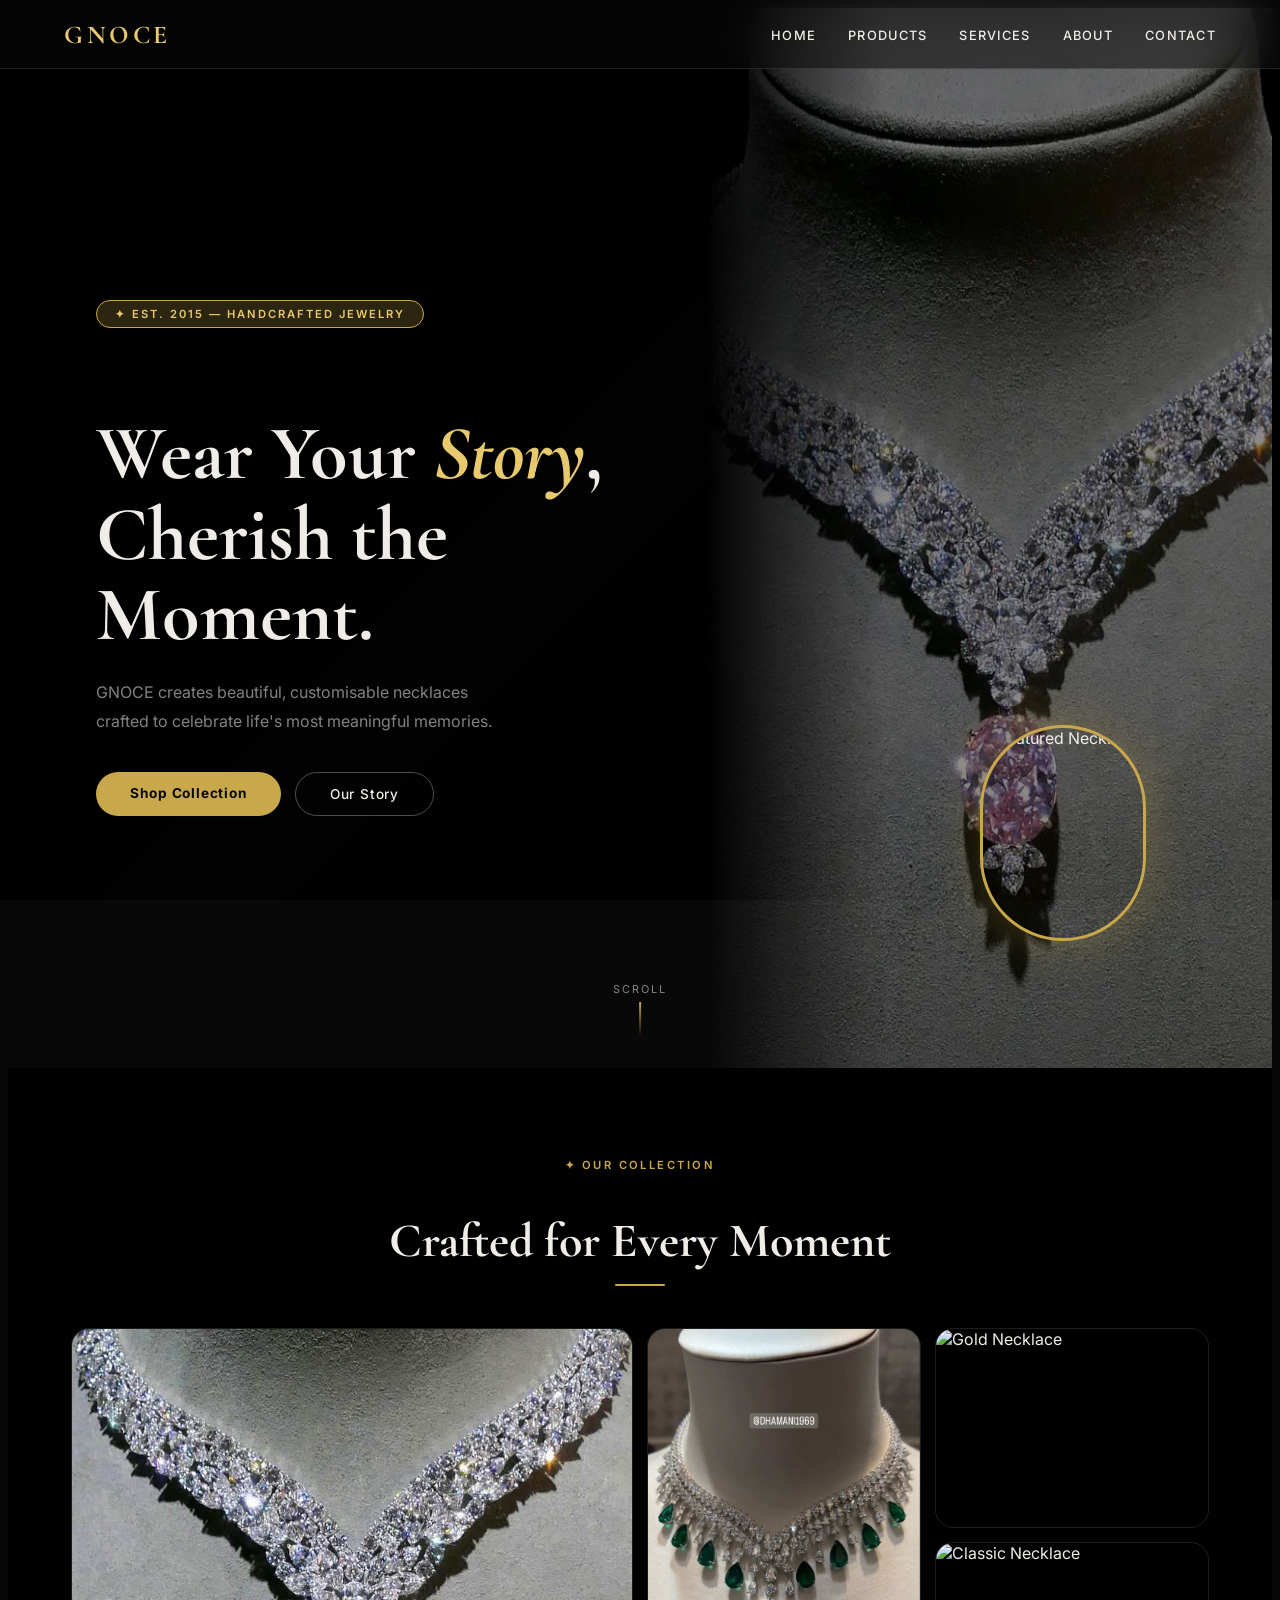
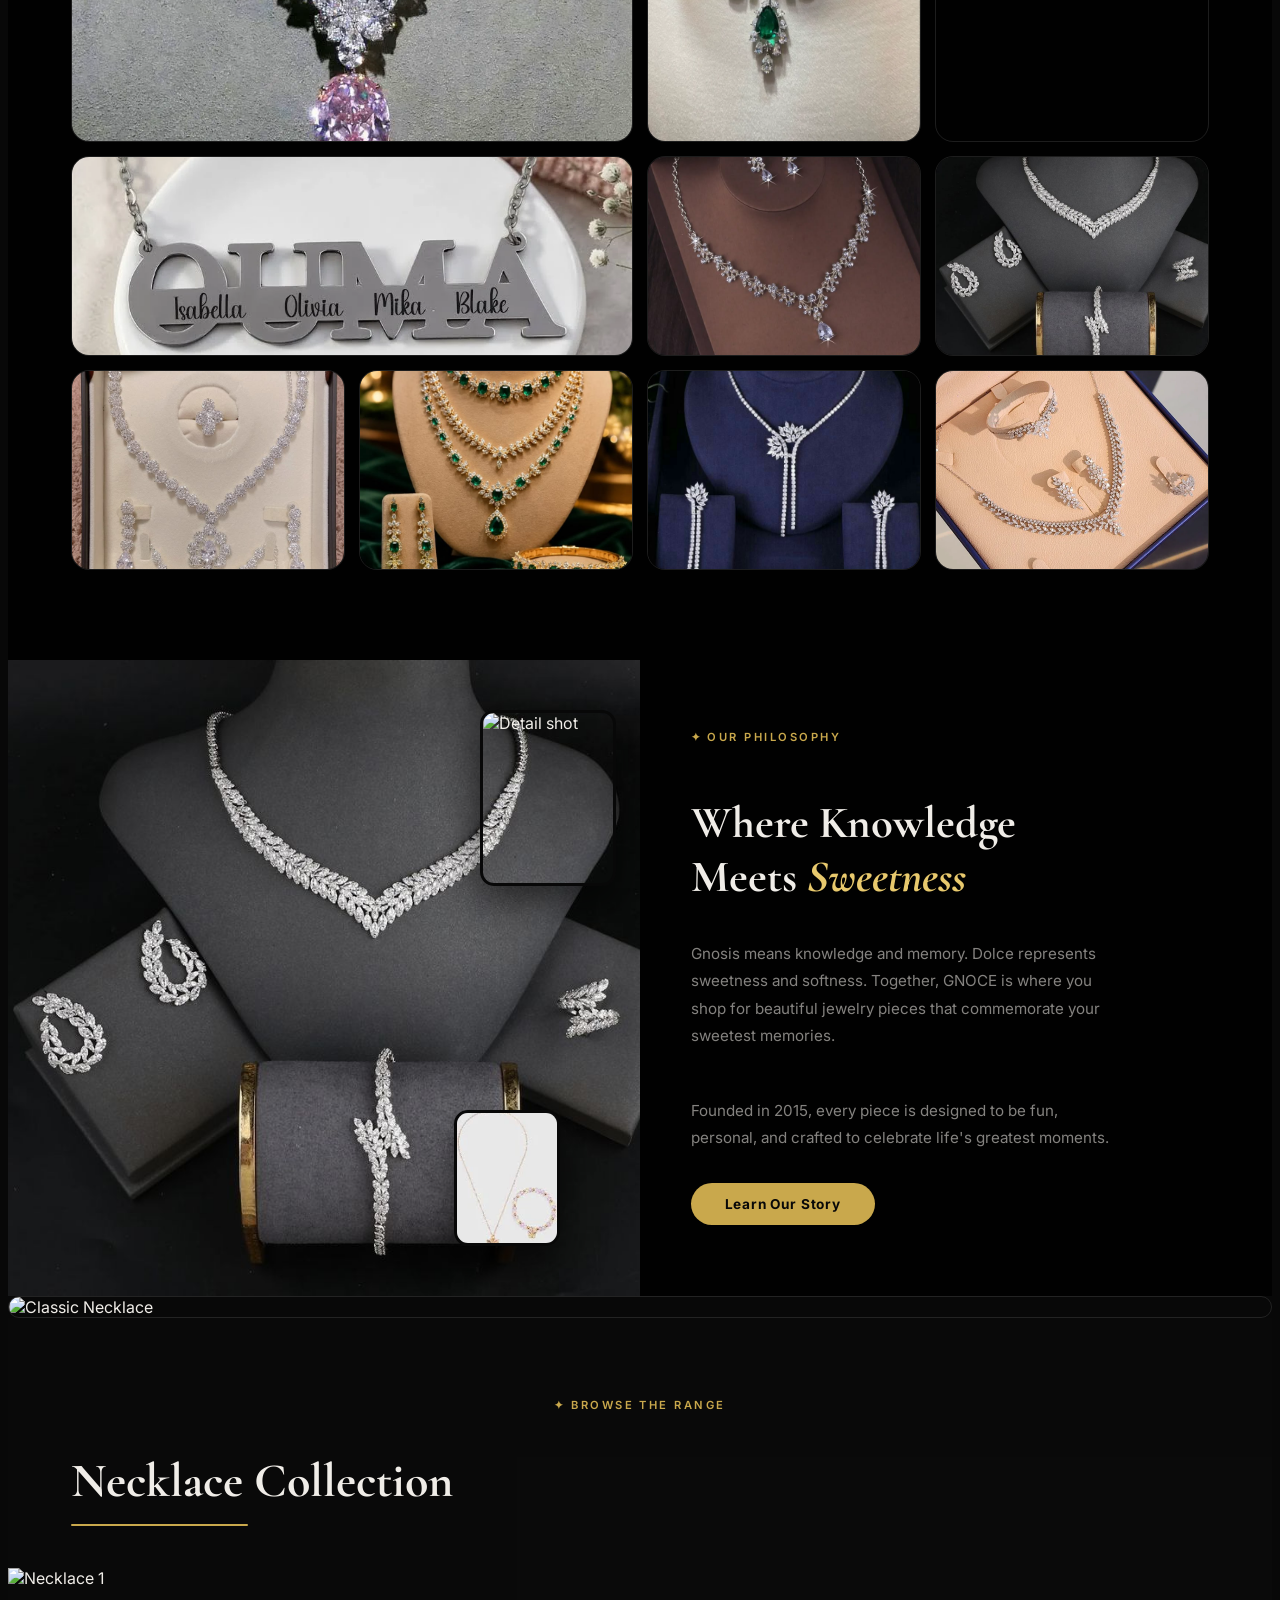
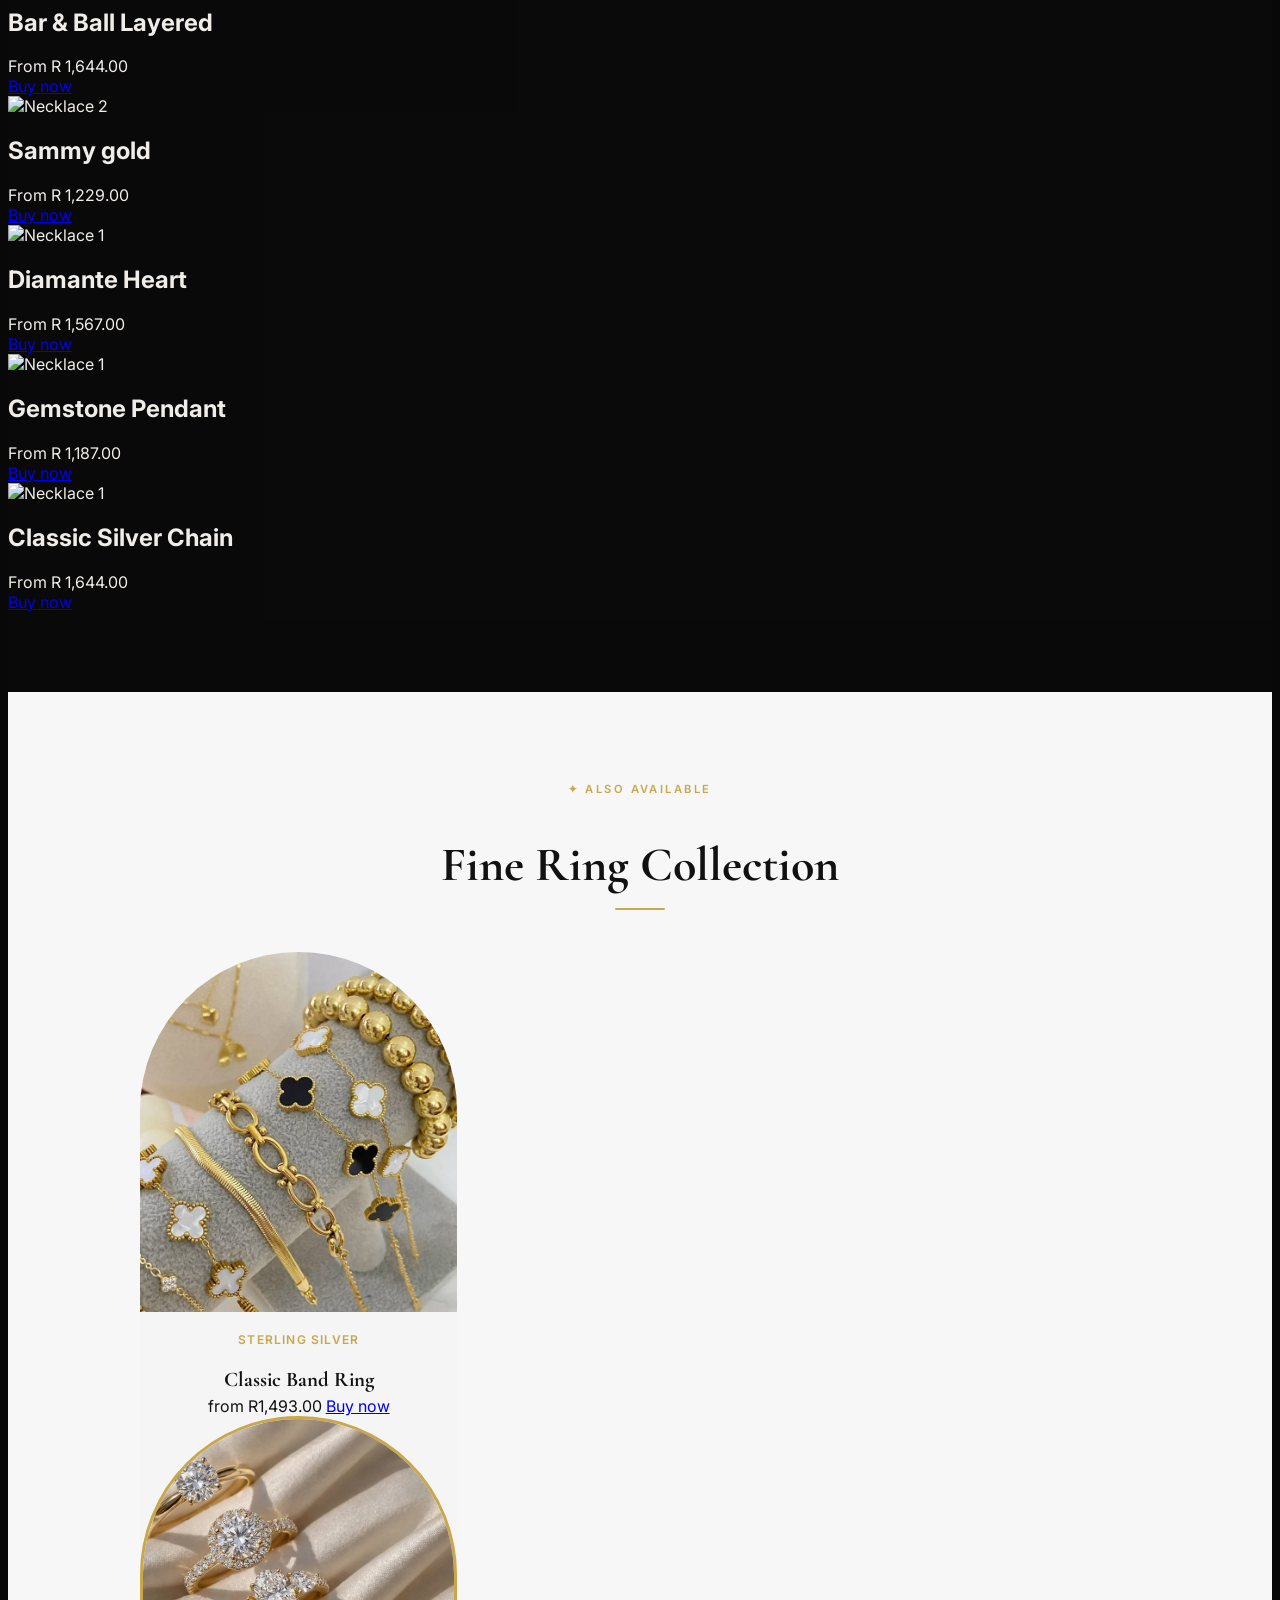
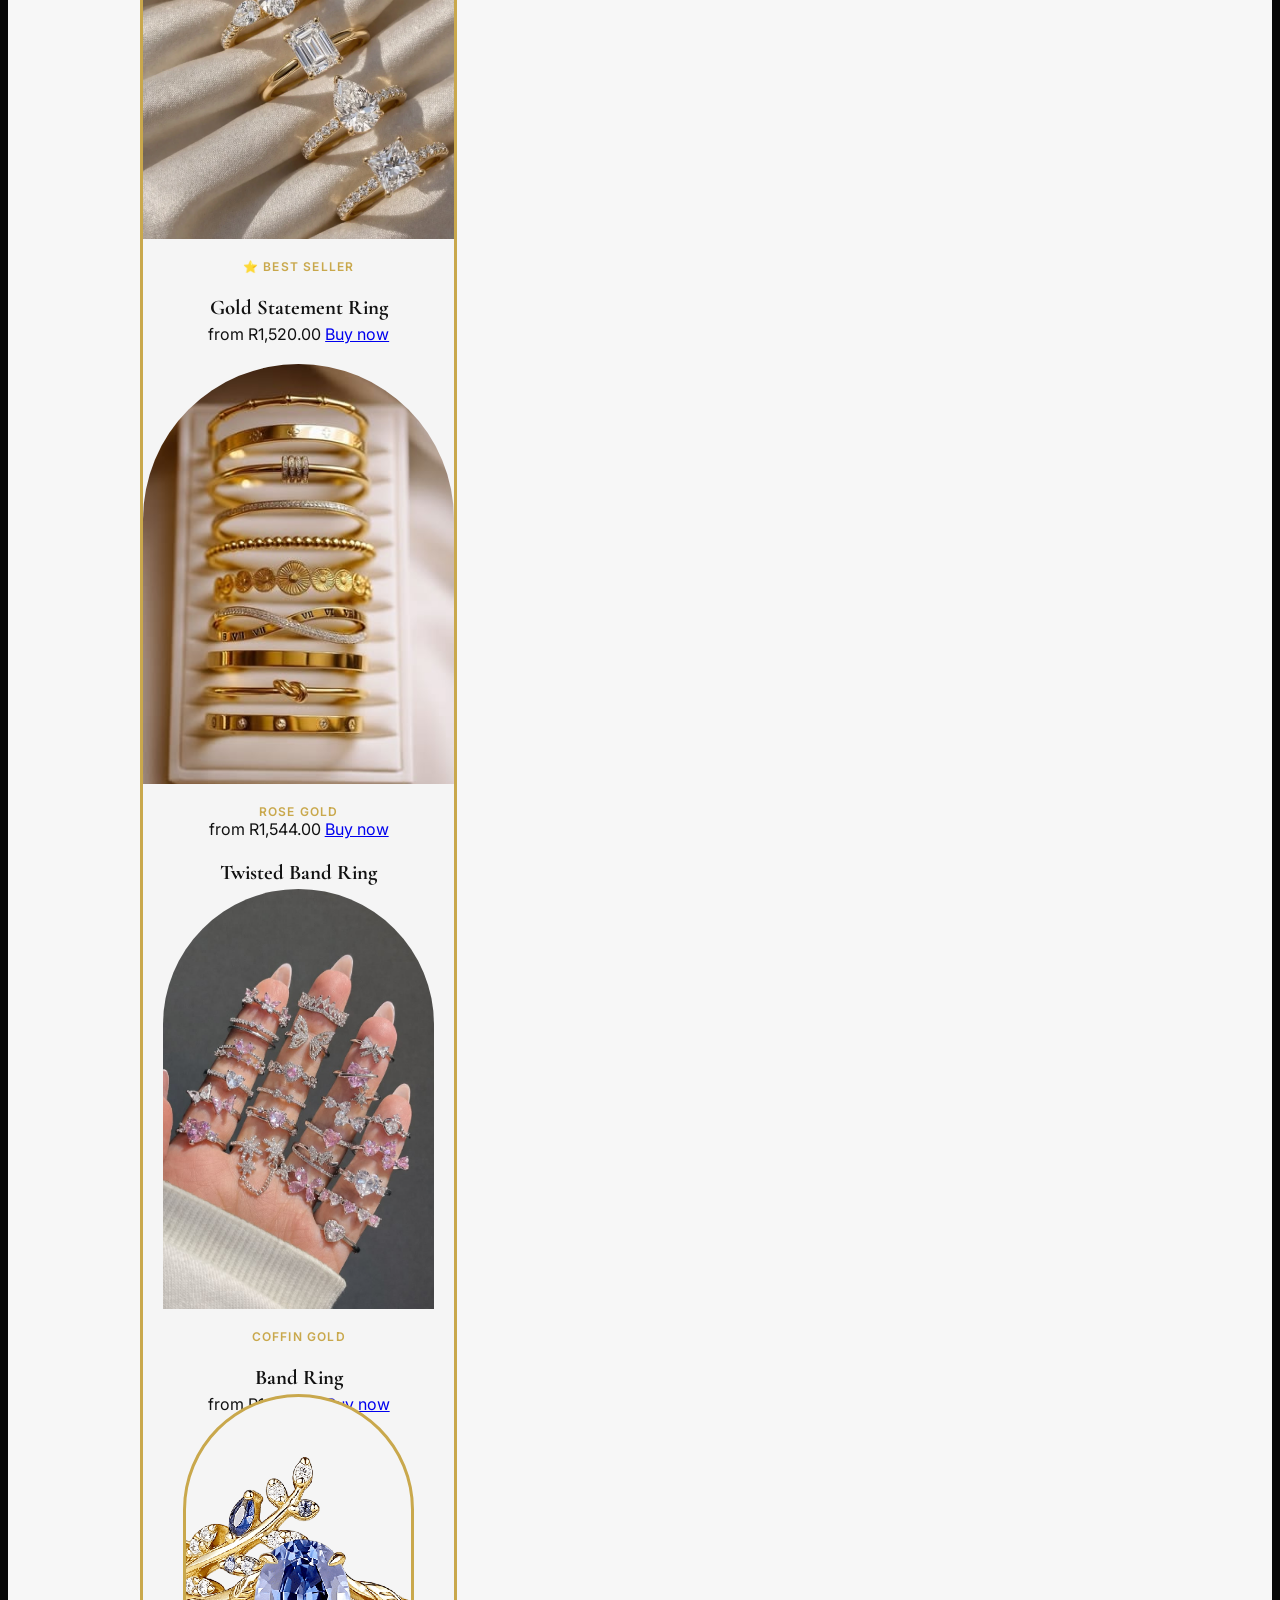
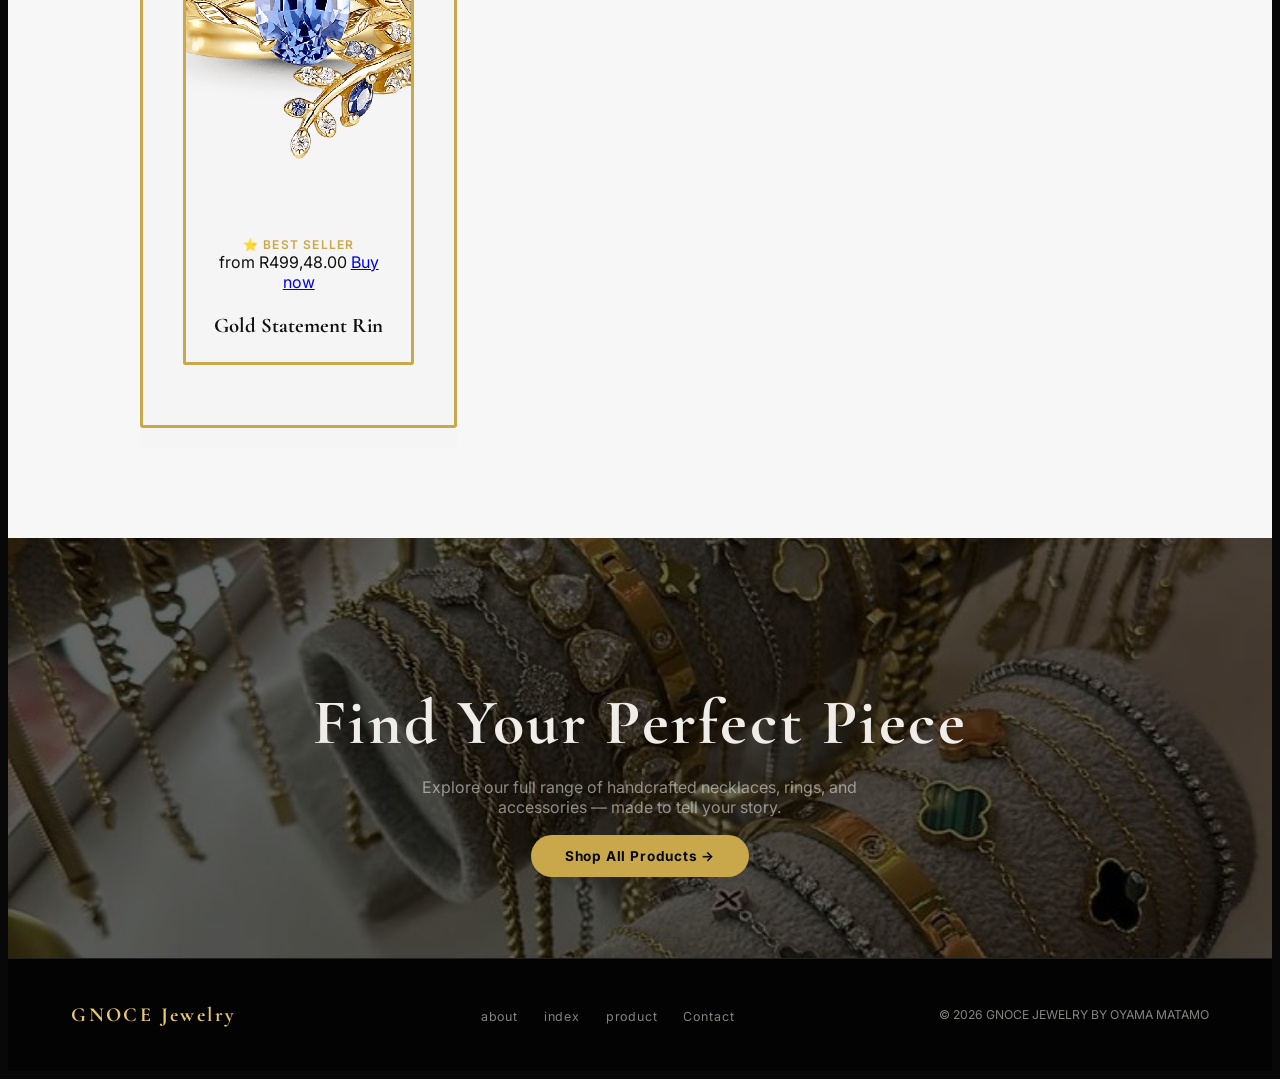
==== index.html @ 59683627 "about.html 517014_3.webp bgimage.jpg contacts.html customer-care.html download(1).webp download" ====
<!DOCTYPE html>
<html lang="en">
<head>
    <meta charset="UTF-8">
    <meta name="viewport" content="width=device-width, initial-scale=1.0">
    <title>GNOCE Jewelry – Home</title>
    <meta name="description" content="Discover elegant necklaces and jewelry at GNOCE. Find the perfect piece to commemorate your sweetest memories.">
    
</video>

<!-- Dark Overlay -->
<div class="overlay"></div>
    <!-- Google Fonts -->
    <link href="https://fonts.googleapis.com/css2?family=Cormorant+Garamond:ital,wght@0,400;0,600;0,700;1,400;1,600&family=Inter:wght@300;400;500;600&display=swap" rel="stylesheet">

    <style>
	<!-- ══ FOOTER ══ -->
    <footer>
        <span class="footer-logo"><strong>GNOCE Jewelry</strong></span>
        <ul class="footer-links">
            <li><a href="about.html">about</a></li>
            <li><a href="index.html">index</a></li>
            <li><a href="product.html">product</a></li>
            <li><a href="contacts.html">Contact</a></li>
        </ul>
    </footer>
        /* ── Reset ── */
        *, *::before, *::after { margin:0; padding:0; box-sizing:border-box; }

        :root {
            --gold: #c9a84c;
            --gold-light: #e8c96d;
            --gold-dim: rgba(201,168,76,0.22);
            --dark: #080808;
            --glass: rgba(255,255,255,0.06);
            --glass-border: rgba(255,255,255,0.11);
            --text: #f0ede8;
            --muted: rgba(240,237,232,0.55);
        }

        html { scroll-behavior: smooth; }

        body {
            font-family: 'Inter', sans-serif;
            color: var(--text);
            background: var(--dark);
            overflow-x: hidden;
        }

        /* ── Background Video ── */
        .bg-video {
            position: fixed; top:0; left:0;
            width:100%; height:100%;
            object-fit:cover; z-index:-2;
        }
        .overlay {
            position: fixed; inset:0;
            background: linear-gradient(135deg,rgba(0,0,0,0.78),rgba(0,0,0,0.48),rgba(0,0,0,0.78));
            z-index:-1;
        }

        /* ── NAVBAR ── */
        .navbar {
            position:fixed; top:0; left:0; right:0; z-index:200;
            display:flex; justify-content:space-between; align-items:center;
            padding: 0 5%; height:68px;
            background: rgba(8,8,8,0.5);
            backdrop-filter: blur(20px);
            border-bottom: 1px solid var(--glass-border);
        }
        .logo {
            font-family:'Cormorant Garamond',serif;
            font-size:1.6rem; font-weight:700;
            letter-spacing:0.14em; color:var(--gold-light); text-transform:uppercase;
        }
        .nav-links { list-style:none; display:flex; gap:2rem; }
        .nav-links a {
            text-decoration:none; color:var(--text);
            font-size:0.8rem; font-weight:500;
            letter-spacing:0.1em; text-transform:uppercase;
            position:relative; transition:color 0.25s;
        }
        .nav-links a::after {
            content:''; position:absolute; left:0; bottom:-3px;
            width:0; height:1.5px; background:var(--gold);
            transition:width 0.3s ease;
        }
        .nav-links a:hover { color:var(--gold-light); }
        .nav-links a:hover::after { width:100%; }

        /* ═══════════════════════════════
           1.  CINEMATIC HERO
        ═══════════════════════════════ */
        .hero {
            position:relative; min-height:100vh;
            display:flex; align-items:center;
            padding: 100px 7% 60px;
            overflow: hidden;
        }

        /* Large decorative image pinned to the right */
        .hero-img-right {
            position:absolute; right:-40px; top:0; bottom:0;
            width:48%;
            background: url('neck8.webp') center/cover no-repeat;
            mask-image: linear-gradient(to right, transparent 0%, black 30%);
            -webkit-mask-image: linear-gradient(to right, transparent 0%, black 30%);
            opacity:0.55;
        }

        /* Small floating accent image */
        .hero-float {
            position:absolute; right: 10%; bottom: 12%;
            width:160px; height:210px;
            border-radius:120px;
            overflow:hidden;
            border:3px solid var(--gold);
            box-shadow: 0 0 50px rgba(201,168,76,0.35);
            animation: floatY 5s ease-in-out infinite;
        }
        .hero-float img { width:100%; height:100%; object-fit:cover; }

        @keyframes floatY {
            0%,100%{ transform: translateY(0); }
            50%    { transform: translateY(-14px); }
        }

        .hero-content { max-width:580px; position:relative; z-index:2; }
        .hero-badge {
            display:inline-block; margin-bottom:22px;
            background:var(--gold-dim); border:1px solid var(--gold);
            color:var(--gold-light); font-size:0.7rem;
            font-weight:600; letter-spacing:0.18em;
            text-transform:uppercase; padding:6px 18px; border-radius:999px;
            animation: fadeUp 0.8s ease both;
        }
        .hero h1 {
            font-family:'Cormorant Garamond',serif;
            font-size:clamp(3rem,6vw,5.8rem);
            font-weight:700; line-height:1.05;
            margin-bottom:22px;
            animation: fadeUp 0.9s 0.1s ease both;
        }
        .hero h1 em { color:var(--gold-light); font-style:italic; }
        .hero p {
            font-size:1rem; line-height:1.8;
            color:var(--muted); max-width:420px;
            margin-bottom:36px;
            animation: fadeUp 1s 0.2s ease both;
        }
        .hero-btns {
            display:flex; gap:14px; flex-wrap:wrap;
            animation: fadeUp 1s 0.3s ease both;
        }
        .btn-gold {
            padding:13px 34px; background:var(--gold); color:#080808;
            border-radius:999px; text-decoration:none;
            font-size:0.85rem; font-weight:700; letter-spacing:0.06em;
            transition: background 0.25s, transform 0.2s;
        }
        .btn-gold:hover { background:var(--gold-light); transform:translateY(-2px); }
        .btn-ghost {
            padding:13px 34px; background:transparent;
            border:1.5px solid rgba(255,255,255,0.3); color:var(--text);
            border-radius:999px; text-decoration:none;
            font-size:0.85rem; font-weight:500; letter-spacing:0.06em;
            transition: border-color 0.25s, color 0.25s, transform 0.2s;
        }
        .btn-ghost:hover { border-color:var(--gold); color:var(--gold-light); transform:translateY(-2px); }

        .scroll-hint {
            position:absolute; bottom:32px; left:50%;
            transform:translateX(-50%);
            display:flex; flex-direction:column; align-items:center; gap:6px;
            color:var(--muted); font-size:0.68rem;
            letter-spacing:0.18em; text-transform:uppercase;
            animation: bounce 2.2s infinite;
        }
        .scroll-hint::after {
            content:''; width:1.5px; height:34px;
            background:linear-gradient(to bottom,var(--gold),transparent);
        }

        /* ═══════════════════════════════
           2.  BENTO MOSAIC GRID
        ═══════════════════════════════ */
        .bento-section {
            position:relative; z-index:1;
            padding: 90px 5%;
            background: rgba(0,0,0,0.82);
            backdrop-filter: blur(4px);
        }
        .section-label {
            text-align:center; display:block;
            font-size:0.7rem; font-weight:600;
            letter-spacing:0.22em; text-transform:uppercase;
            color:var(--gold); margin-bottom:12px;
        }
        .section-title {
            font-family:'Cormorant Garamond',serif;
            font-size:clamp(2rem,4vw,3rem);
            font-weight:700; text-align:center;
            margin-bottom:8px;
        }
        .divider { width:50px; height:2px; background:var(--gold); margin:14px auto 42px; border-radius:999px; }

        /* Bento grid — 4 col × variable rows */
        .bento-grid {
            display:grid;
            grid-template-columns: repeat(4,1fr);
            grid-auto-rows: 200px;
            gap:14px;
            max-width:1150px;
            margin:0 auto;
        }

        .bento-cell {
            border-radius:18px; overflow:hidden;
            position:relative; cursor:pointer;
            border:1px solid var(--glass-border);
        }
        .bento-cell img {
            width:100%; height:100%; object-fit:cover;
            transition: transform 0.5s ease;
            display:block;
        }
        .bento-cell:hover img { transform:scale(1.08); }

        /* Gold shimmer on hover */
        .bento-cell::after {
            content:''; position:absolute; inset:0;
            background:linear-gradient(to top,rgba(201,168,76,0.45),transparent 55%);
            opacity:0; transition:opacity 0.35s;
        }
        .bento-cell:hover::after { opacity:1; }

        .bento-caption {
            position:absolute; bottom:0; left:0; right:0; z-index:2;
            padding:16px 18px;
            background:linear-gradient(to top,rgba(0,0,0,0.8),transparent);
            font-size:0.82rem; font-weight:600; letter-spacing:0.04em;
            transform:translateY(8px); opacity:0;
            transition:opacity 0.3s, transform 0.3s;
        }
        .bento-cell:hover .bento-caption { opacity:1; transform:translateY(0); }

        /* Span classes */
        .span-2c { grid-column: span 2; }
        .span-2r { grid-row: span 2; }
        .span-2c-2r { grid-column: span 2; grid-row: span 2; }

        /* ═══════════════════════════════
           3.  EDITORIAL SPLIT — necklace story
        ═══════════════════════════════ */
        .editorial {
            position:relative; z-index:1;
            display:grid;
            grid-template-columns: 1fr 1fr;
            min-height:550px;
        }

        .editorial-img {
            position:relative; overflow:hidden;
        }
        .editorial-img img {
            width:100%; height:100%; object-fit:cover;
            transition: transform 6s ease;
        }
        .editorial-img:hover img { transform:scale(1.06); }

        /* Two overlapping accent thumbnails */
        .editorial-thumb {
            position:absolute; border-radius:14px; overflow:hidden;
            border:3px solid #080808;
            box-shadow:0 16px 40px rgba(0,0,0,0.6);
        }
        .editorial-thumb img { width:100%; height:100%; object-fit:cover; display:block; }
        .thumb-a { width:130px; height:170px; right:24px; top:50px; }
        .thumb-b { width:100px; height:130px; right:80px; bottom:50px; }

        .editorial-text {
            background: rgba(0,0,0,0.85);
            display:flex; flex-direction:column; justify-content:center;
            padding: 70px 8%;
        }
        .editorial-text .section-label { text-align:left; margin-bottom:16px; }
        .editorial-text h2 {
            font-family:'Cormorant Garamond',serif;
            font-size:clamp(2rem,3.5vw,2.8rem);
            font-weight:700; margin-bottom:20px; line-height:1.2;
        }
        .editorial-text p {
            font-size:0.95rem; line-height:1.8; color:var(--muted);
            margin-bottom:32px; max-width:420px;
        }

        /* ═══════════════════════════════
           4.  HORIZONTAL SCROLL STRIP
        ═══════════════════════════════ */
        .scroll-strip-section {
            position:relative; z-index:1;
            padding: 80px 0;
            background: rgba(10,10,10,0.9);
            overflow:hidden;
        }
        .scroll-strip-section .section-label,
        .scroll-strip-section .section-title,
        .scroll-strip-section .divider { padding:0 5%; }
        .scroll-strip-section .section-title { text-align:left; }
        .scroll-strip-section .divider { margin-left:5%; margin-right:auto; }

        .strip-track {
            display:flex; gap:18px;
            padding: 30px 5%;
            overflow-x: auto;
            scroll-snap-type: x mandatory;
            -webkit-overflow-scrolling: touch;
            scrollbar-width:none;
        }
        .strip-track::-webkit-scrollbar { display:none; }

        .strip-card {
            flex: 0 0 260px;
            height: 340px;
            border-radius:20px; overflow:hidden;
            position:relative; scroll-snap-align:start;
            border:1px solid var(--glass-border);
            transition:transform 0.3s;
        }
        .strip-card:hover { transform:scale(1.03); }
        .strip-card img { width:100%; height:100%; object-fit:cover; }
        .strip-card-label {
            position:absolute; bottom:0; left:0; right:0;
            padding:20px 18px 16px;
            background:linear-gradient(to top,rgba(0,0,0,0.85),transparent);
            font-family:'Cormorant Garamond',serif;
            font-size:1.15rem; font-weight:600;
            letter-spacing:0.03em;
        }
        .strip-price {
            display:block; font-family:'Inter',sans-serif;
            font-size:0.8rem; color:var(--gold-light);
            margin-top:2px; letter-spacing:0.08em;
        }

        /* ═══════════════════════════════
           5.  RINGS FEATURE SECTION
        ═══════════════════════════════ */
        .rings-section {
            position:relative; z-index:1;
            padding: 90px 5%;
            background: rgba(255,255,255,0.97);
            color:#111;
        }
        .rings-section .section-label { color:var(--gold); }
        .rings-section .section-title { color:#111; }
        .rings-section .divider { background:var(--gold); }

        .rings-grid {
            display:grid;
            grid-template-columns: repeat(3,1fr);
            gap:24px;
            max-width:1000px; margin:0 auto;
        }

        .ring-card {
            position:relative; border-radius:999px 999px 20px 20px;
            overflow:hidden; background:#f5f5f5;
            transition:transform 0.35s, box-shadow 0.35s;
        }
        .ring-card:hover {
            transform:translateY(-10px);
            box-shadow: 0 30px 60px rgba(0,0,0,0.18);
        }
        .ring-card img { width:100%; height:360px; object-fit:cover; display:block; }
        .ring-card-info {
            padding: 20px;
            text-align:center;
        }
        .ring-card-info h3 {
            font-family:'Cormorant Garamond',serif;
            font-size:1.3rem; font-weight:700;
            color:#111; margin-bottom:4px;
        }
        .ring-card-info .tag {
            font-size:0.75rem; font-weight:600;
            letter-spacing:0.1em; text-transform:uppercase;
            color:var(--gold);
        }

        /* Center ring — taller, more prominent */
        .ring-card.featured {
            grid-row: span 1;
            transform: translateY(-20px);
            border:3px solid var(--gold);
        }
        .ring-card.featured:hover { transform:translateY(-30px); }
        .ring-card.featured img { height:420px; }

        /* ═══════════════════════════════
           6.  FULL-BLEED BANNER
        ═══════════════════════════════ */
        .banner {
            position:relative; z-index:1;
            height:420px; overflow:hidden;
            display:flex; align-items:center; justify-content:center;
        }
        .banner img {
            position:absolute; inset:0;
            width:100%; height:100%; object-fit:cover;
            filter:brightness(0.4);
        }
        .banner-content {
            position:relative; z-index:2;
            text-align:center;
            padding:0 20px;
        }
        .banner-content h2 {
            font-family:'Cormorant Garamond',serif;
            font-size:clamp(2.2rem,5vw,4rem);
            font-weight:700; margin-bottom:16px;
            letter-spacing:0.04em;
        }
        .banner-content p {
            color:var(--muted); font-size:1rem;
            margin-bottom:28px; max-width:500px; margin-left:auto; margin-right:auto;
        }

        /* ═══════════════════════════════
           FOOTER
        ═══════════════════════════════ */
        footer {
            position:relative; z-index:1;
            background:#030303;
            border-top:1px solid var(--glass-border);
            padding:30px 5%;
            display:flex; justify-content:space-between;
            align-items:center; flex-wrap:wrap; gap:14px;
        }
        .footer-logo {
            font-family:'Cormorant Garamond',serif;
            font-size:1.25rem; font-weight:700;
            color:var(--gold-light); letter-spacing:0.12em;
        }
        .footer-links { display:flex; gap:1.6rem; list-style:none; }
        .footer-links a {
            color:var(--muted); text-decoration:none;
            font-size:0.78rem; letter-spacing:0.07em;
            transition:color 0.25s;
        }
        .footer-links a:hover { color:var(--gold-light); }
        .footer-copy { color:var(--muted); font-size:0.76rem; }

        /* ── Animations ── */
        @keyframes fadeUp {
            from{ opacity:0; transform:translateY(24px); }
            to  { opacity:1; transform:translateY(0); }
        }
        @keyframes bounce {
            0%,100%{ transform:translateX(-50%) translateY(0); }
            50%    { transform:translateX(-50%) translateY(9px); }
        }

        /* ── Responsive ── */
        @media(max-width:900px){
            .hero-img-right,.hero-float{ display:none; }
            .editorial{ grid-template-columns:1fr; }
            .editorial-img{ height:340px; }
            .bento-grid{ grid-template-columns:repeat(2,1fr); }
            .span-2c,.span-2c-2r{ grid-column:span 2; }
            .rings-grid{ grid-template-columns:1fr 1fr; }
            .ring-card.featured{ grid-column:span 2; transform:none; }
        }
        @media(max-width:560px){
            .nav-links{ display:none; }
            .bento-grid{ grid-template-columns:1fr; }
            .span-2c,.span-2c-2r,.span-2r{ grid-column:span 1; grid-row:span 1; }
            .rings-grid{ grid-template-columns:1fr; }
            .ring-card.featured{ grid-column:span 1; }
        }
    </style>
</head>
<body>

    <!-- Background Video -->
    <video autoplay muted loop playsinline class="bg-video">
        <source src="https://pin.it/5m5SDHMJi" type="video/mp4">
    </video>
    <div class="overlay"></div>

    <!-- ══ NAVBAR ══ -->
    <nav class="navbar">
        <h1 class="logo">GNOCE</h1>
        <ul class="nav-links">
            <li><a href="index.html">Home</a></li>
            <li><a href="products.html">Products</a></li>
            <li><a href="services.html">Services</a></li>
            <li><a href="about.html">About</a></li>
            <li><a href="contacts.html">Contact</a></li>
        </ul>
    </nav>

    <!-- ══ 1. CINEMATIC HERO ══ -->
    <section class="hero">
        <!-- Large decorative image on the right -->
        <div class="hero-img-right"></div>

        <!-- Floating pill image -->
        <div class="hero-float">
            <img src="neck1.jpg" alt="Featured Necklace">
        </div>

        <div class="hero-content">
            <div class="hero-badge">✦ Est. 2015 — Handcrafted Jewelry</div>
            <h1>Wear Your <em>Story</em>,<br>Cherish the Moment.</h1>
            <p>
                GNOCE creates beautiful, customisable necklaces crafted
                to celebrate life's most meaningful memories.
            </p>
			
			<div class="hero-btns">
                <a href="products.html" class="btn-gold">Shop Collection</a>
                <a href="about.html" class="btn-ghost">Our Story</a>
            </div>

        </div>
        <div class="scroll-hint">Scroll</div>
    </section>

    <!-- ══ 2. BENTO MOSAIC GRID ══ -->
    <section class="bento-section">
        <span class="section-label">✦ Our Collection</span>
        <h2 class="section-title">Crafted for Every Moment</h2>
        <div class="divider"></div>

        <div class="bento-grid">

            <!-- Large hero cell (2col × 2row) -->
            <div class="bento-cell span-2c-2r">
                <img src="neck8.webp" alt="Signature Necklace">
                <div class="bento-caption">Signature Collection — The Statement Piece</div>
            </div>

            <!-- Tall cell (1col × 2row) -->
            <div class="bento-cell span-2r">
                <img src="neck7.webp" alt="Layered Necklace">
                <div class="bento-caption">Layered Elegance</div>
            </div>

            <!-- Small top-right -->
            <div class="bento-cell">
                <img src="neck2.jpg" alt="Gold Necklace">
                <div class="bento-caption">Gold Collection</div>
            </div>

            <!-- Small bottom-right -->
            <div class="bento-cell">
                <img src="neck4.jpg" alt="Classic Necklace">
                <div class="bento-caption">Classic Silver</div>
            </div>

            <!-- Wide bottom cell (2col) -->
            <div class="bento-cell span-2c">
                <img src="shopping (3.webp" alt="Store Experience">
                <div class="bento-caption"> Come Visit Us</div>
            </div>

            <div class="bento-cell">
                <img src="neck5.jpg" alt="Pendant Necklace">
                <div class="bento-caption">Pendant Series</div>
            </div>

            <div class="bento-cell">
                <img src="neck6.jpg" alt="Diamond Necklace">
                <div class="bento-caption">Diamante Line</div>
            </div>
			
			<div class="bento-cell">
                <img src="nck2.jpg" alt="Diamond Necklace">
                <div class="bento-caption">classic gold</div>
            </div>
			
			<div class="bento-cell">
                <img src="neck10.jpg" alt="gold Necklace">
                <div class="bento-caption"> gold</div>
            </div>
			
            <div class="bento-cell">
                <img src="nck1.jpg" alt="silver Necklace">
                <div class="bento-caption"> silver</div>
            </div>
			
			<div class="bento-cell">
                <img src="nck3.webp" alt="silver Necklace">
                <div class="bento-caption"> silver</div>
            </div>


        </div>
    </section>

    <!-- ══ 3. EDITORIAL SPLIT ══ -->
    <section class="editorial">
        <!-- Left: stacked images with floating thumbnails -->
        <div class="editorial-img">
            <img src="neck6.jpg" alt="Jewelry Lifestyle">

            <!-- Floating accent thumbnails overlapping -->
            <div class="editorial-thumb thumb-a">
                <img src="neck1.jpg" alt="Detail shot">
            </div>
            <div class="editorial-thumb thumb-b">
                <img src="download (1).webp" alt="Gold accent">
            </div>
        </div>

        <!-- Right: editorial text -->
        <div class="editorial-text">
            <span class="section-label">✦ Our Philosophy</span>
            <h2>Where Knowledge<br>Meets <em style="color:var(--gold-light);font-style:italic;">Sweetness</em></h2>
            <p>
                Gnosis means knowledge and memory. Dolce represents sweetness and softness.
                Together, GNOCE is where you shop for beautiful jewelry pieces
                that commemorate your sweetest memories.
            </p>
            <p>
                Founded in 2015, every piece is designed to be fun, personal,
                and crafted to celebrate life's greatest moments.
            </p>
            <a href="about.html" class="btn-gold" style="width:fit-content;">Learn Our Story</a>
        </div>
    </section>
	<div class="bento-cell">
                <img src="neck4.jpg" alt="Classic Necklace">
                <div class="bento-caption">Classic Silver</div>
            </div>


    <!-- ══ 4. HORIZONTAL SCROLL STRIP — Necklaces ══ -->
    <section class="scroll-strip-section">
        <span class="section-label" style="display:block;padding:0 5%;margin-bottom:8px;">✦ Browse the Range</span>
        <h2 class="section-title">Necklace Collection</h2>
        <div class="divider"></div>


            <div class="product-card">
                <img src="Gnoce Harry Potter Hufflepuff Badger Necklace.jpg" alt="Necklace 1">
                <div class="product-info">
                    <h2>Bar &amp; Ball Layered</h2>
                    <div class="price">From R 1,644.00</div>
					<a href="https://www.google.com/aclk?sa=L&ai=DChsSEwjq5b_LsayWAxU3j1AGHSWlAvMYACICCAEQBhoCZGc&co=1&ase=2&gclid=CjwKCAjwqJXUBhBNEiwA8BgG7gXu_7a2qKTtlVY6intBudfDmwHSVu5qCS1HaytA7vaGLFdwd1MWrxoCPgYQAvD_BwE&cid=[base64]&cce=2&category=acrcp_v1_32&sig=AOD64_3Ogw2QJJvpnBK-Pz4MfvxSMZsV0w&ctype=5&q=&nis=4&ved=2ahUKEwj0sLjLsayWAxUnQEEAHbn2JnMQ5bgDKAB6BAgHEAs&adurl=" class="Buy-now">Buy now</a>
                </div>
				<div class="product-card">
                <img src="Gnoce Name Personalized Birth Flower Birthstone Oval Pendant Necklace.jpg" alt="Necklace 2">
                <div class="product-info">
				<h2>Sammy gold</h2>
                    <div class="price">From R 1,229.00</div>
					<a href="https://www.google.com/aclk?sa=L&ai=DChsSEwjx4sa4tKyWAxVOklAGHV7fNdQYACICCAEQBhoCZGc&co=1&ase=2&gclid="=" class="Buy-now">Buy now</a>
                </div>
				<div class="product-card">
                <img src="Gnoce Bee Birthstone Charm Platinum-plated silver Blend.jpg" alt="Necklace 1">
                <div class="product-info">
                    <h2>Diamante Heart</h2>
                    <div class="price">From R 1,567.00</div>
					<a href="https://www.google.com/aclk?sa=L&ai=DChsSEwjejYiPn7GWAxUSmVAGHa--GZcYACICCAEQCRoCZGc&co=1&ase=2&gclid=CjwKCAjw7p_UBhBlEiwAhpIs72ok3HMEItAiVlPrzQFQEXBlM3MX6jqJT_wuDM-aOPiwprOEz_mdsxoC-ZQQAvD_BwE&cid=[base64]&cce=2&category=acrcp_v1_32&sig=AOD64_3C_l91NJqXSk0VMik4FX5NjxtVbw&ctype=5&q=&nis=4&ved=2ahUKEwjfhYGPn7GWAxVZRkEAHdfQOBEQ5bgDKAB6BAgKEAs&adurl==" class="Buy-now">Buy now</a>
                </div>
				<div class="product-card">
                <img src="Gnoce Custom Couple Necklace Photo Pendant.jpg" alt="Necklace 1">
                <div class="product-info">
                    <h2>Gemstone Pendant</h2>
                    <div class="price">From R 1,187.00</div>
					<a href="https://www.google.com/aclk?sa=L&ai=DChsSEwisp9bforGWAxUZjFAGHUAlDTUYACICCAEQBxoCZGc&co=1&ase=2&gclid=CjwKCAjw7p_UBhBlEiwAhpIs7xuCipRUhT9JGST-j5SdMsjb47m-bNKjN6W8OFHJ_WvQsOFcAGeowhoCeuEQAvD_BwE&cid=[base64]&cce=2&category=acrcp_v1_32&sig=AOD64_2pkYcjLazST6pNCwjRkrEkGclonA&ctype=5&q=&nis=4&ved=2ahUKEwiPvM7forGWAxWxT0EAHUmeLyoQ5bgDKAB6BAgNEAs&adurl==" class="Buy-now">Buy now</a>
                </div>
				<div class="product-card">
                <img src="Gnoce Projection Love Heart Personalized Photo Necklace" alt="Necklace 1">
                <div class="product-info">
                    <h2>Classic Silver Chain</h2>
                    <div class="price">From R 1,644.00</div>
					<a href="https://www.google.com/aclk?sa=L&ai=DChsSEwjc7OLen7GWAxX2olAGHSTUMqQYACICCAEQCBoCZGc&co=1&ase=2&gclid=CjwKCAjw7p_UBhBlEiwAhpIs79tcM2xGWcLwI1qUysh1DYZJX8KlPH5Zsl8Zg2q0XmoofFwUqtG1oRoCYeEQAvD_BwE&cid=[base64]&cce=2&category=acrcp_v1_32&sig=AOD64_3QFXRzrgo1NMzVVibuJVohEXGTDQ&ctype=5&q=&nis=4&ved=2ahUKEwiw3tven7GWAxVsTkEAHZPgI8wQ5bgDKAB6BAgIEAs&adurl=" class="Buy-now">Buy now</a>
                </div>
			

    </section>

    <!-- ══ 5. RINGS FEATURE — pill-shaped cards on white bg ══ -->
    <section class="rings-section">
        <span class="section-label">✦ Also Available</span>
        <h2 class="section-title" style="color:#111;">Fine Ring Collection</h2>
        <div class="divider"></div>

        <div class="rings-grid">
            <div class="ring-card">
                <img src="ring1.jpg" alt="Ring 1">
                <div class="ring-card-info">
                    <div class="tag">Sterling Silver</div>
                    <h3>Classic Band Ring</h3>
					<div class="price">from R1,493.00
					<a href="https://www.google.com/aclk?sa=L&ai=DChsSEwjB_KuXpbGWAxXUj1AGHfP4KYEYACICCAEQFxoCZGc&co=1&ase=2&gclid=CjwKCAjw7p_UBhBlEiwAhpIs79l9Gfr3vLhS6BZHzFURBiD4i2ehlTnbupXw9H0HeCGvLkK4qEyK-RoC7REQAvD_BwE&cid=[base64]&cce=2&category=acrcp_v1_32&sig=AOD64_3G7E-IG1UeiccpAjkjPWbOGPjdZQ&ctype=5&q=&nis=4&ved=2ahUKEwjrnqaXpbGWAxWnQUEAHWCEGEsQ5bgDKAB6BAgGEAs&adurl=class"="Buy-now">Buy now</a>
                </div>
            </div>

            <!-- Center featured ring -->
            <div class="ring-card featured">
                <img src="ring3.webp" alt="Featured Ring">
                <div class="ring-card-info">
                    <div class="tag">⭐ Best Seller</div>
                    <h3>Gold Statement Ring</h3>
					<div class="price">from R1,520.00
					<a href="https://www.google.com/aclk?sa=L&ai=DChsSEwjB_KuXpbGWAxXUj1AGHfP4KYEYACICCAEQExoCZGc&co=1&ase=2&gclid=CjwKCAjw7p_UBhBlEiwAhpIs7385jC_wxRp3_B_up5cE0y_pIeWcshqXypG8BbVTd8d5JS4huWgkwxoCfAEQAvD_BwE&cid=[base64]&cce=2&category=acrcp_v1_32&sig=AOD64_1DeN4pQH9BXOkpJSnMHcnN-nWLvw&ctype=5&q=&nis=4&ved=2ahUKEwjrnqaXpbGWAxWnQUEAHWCEGEsQ5bgDKAB6BAgGEB8&adurl="class="Buy-now">Buy now</a>
                </div>
            </div>

            <div class="ring-card">
                <img src="ring2.jpg" alt="Ring 2">
                <div class="ring-card-info">
                    <div class="tag">Rose gold</div>
					<div class="price">from R1,544.00
					<a href="https://www.google.com/aclk?sa=L&ai=DChsSEwjB_KuXpbGWAxXUj1AGHfP4KYEYACICCAEQEhoCZGc&co=1&ase=2&gclid=CjwKCAjw7p_UBhBlEiwAhpIs74PWgPL4X3Cuk31whubgzhdnhZh8hrOgM2hpg7DhAIcAK7BN-b55LBoCA6wQAvD_BwE&cid=[base64]&cce=2&category=acrcp_v1_32&sig=AOD64_1nEuClwrEpgx3iwnTyq4-uLm6upg&ctype=5&q=&nis=4&ved=2ahUKEwjrnqaXpbGWAxWnQUEAHWCEGEsQ5bgDKAB6BAgGEDo&adurl="class="Buy-now">Buy now</a>
                    <h3>Twisted Band Ring</h3>
                </div>
				
				 <div class="ring-card">
                <img src="rings4.jpg" alt="Ring 2">
                <div class="ring-card-info">
                    <div class="tag"> coffin Gold</div>
                    <h3> Band Ring</h3>
					<div class="price">from R1,393.00
					<a href="https://www.google.com/aclk?sa=L&ai=DChsSEwjB_KuXpbGWAxXUj1AGHfP4KYEYACICCAEQDxoCZGc&co=1&ase=2&gclid=CjwKCAjw7p_UBhBlEiwAhpIs70uU89sJoJXEXMpXzAqIs85FOpZWJ33tL6p94AhNH68cd2hmjEEMHxoCq_4QAvD_BwE&cid=[base64]&cce=2&category=acrcp_v1_32&sig=AOD64_0bqmIL8GWXukgyPn-8e6QonL8EaA&ctype=5&q=&nis=4&ved=2ahUKEwjrnqaXpbGWAxWnQUEAHWCEGEsQ5bgDKAB6BAgGECM&adurl="class="Buy-now">Buy now</a>
                </div>
				
				<div class="ring-card featured">
                <img src="ring5.png" alt="Featured Ring">
                <div class="ring-card-info">
                    <div class="tag">⭐ Best Seller</div>
					<div class="price">from R499,48.00
					<a href="https://www.google.com/aclk?sa=L&ai=DChsSEwjB_KuXpbGWAxXUj1AGHfP4KYEYACICCAEQDRoCZGc&co=1&ase=2&gclid=CjwKCAjw7p_UBhBlEiwAhpIs7zCVbEh8DZTnbjWQThkL7hx1f1D51dvOQtYVt4w2xC-WNpgxd90EXBoC70oQAvD_BwE&cid=[base64]&cce=2&category=acrcp_v1_32&sig=AOD64_0n794xT6S5fhantANoSuzM2xqdNA&ctype=5&q=&nis=4&ved=2ahUKEwjrnqaXpbGWAxWnQUEAHWCEGEsQ5bgDKAB6BAgGEBc&adurl="class="Buy-now">Buy now</a>
                    <h3>Gold Statement Rin
            </div>
        </div>
    </section>

    <!-- ══ 6. FULL-BLEED CALL-TO-ACTION BANNER ══ -->
    <div class="banner">
        <img src="bgimage.jpg" alt="Jewelry Banner">
        <div class="banner-content">
            <h2>Find Your Perfect Piece</h2>
            <p>Explore our full range of handcrafted necklaces, rings, and accessories — made to tell your story.</p>
            <a href="products.html" class="btn-gold">Shop All Products &rarr;</a>
        </div>
    </div>

    <!-- ══ FOOTER ══ -->
    <footer>
        <span class="footer-logo"><strong>GNOCE Jewelry</strong></span>
        <ul class="footer-links">
            <li><a href="about.html">about</a></li>
            <li><a href="index.html">index</a></li>
            <li><a href="product.html">product</a></li>
            <li><a href="contacts.html">Contact</a></li>
        </ul>
        <span class="footer-copy">© 2026 GNOCE JEWELRY BY OYAMA MATAMO</span>
    </footer>

</body>
</html>
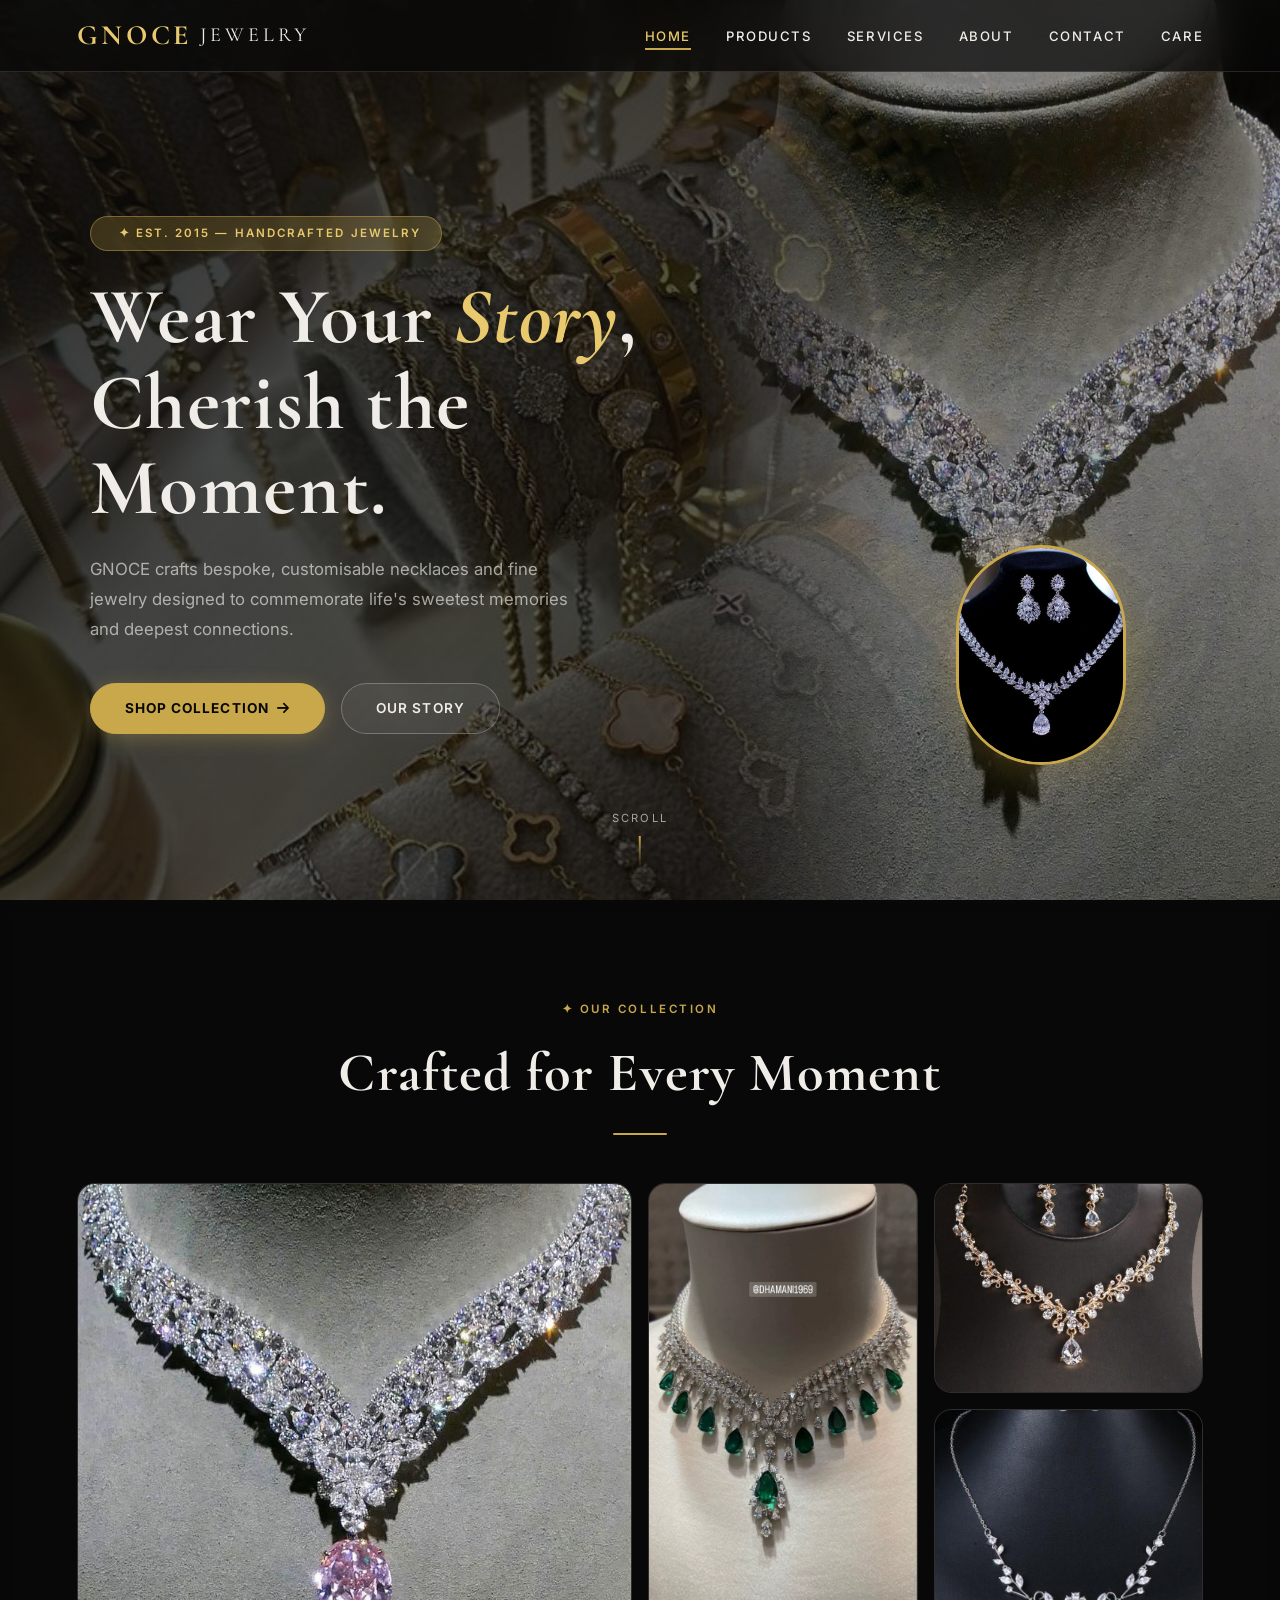
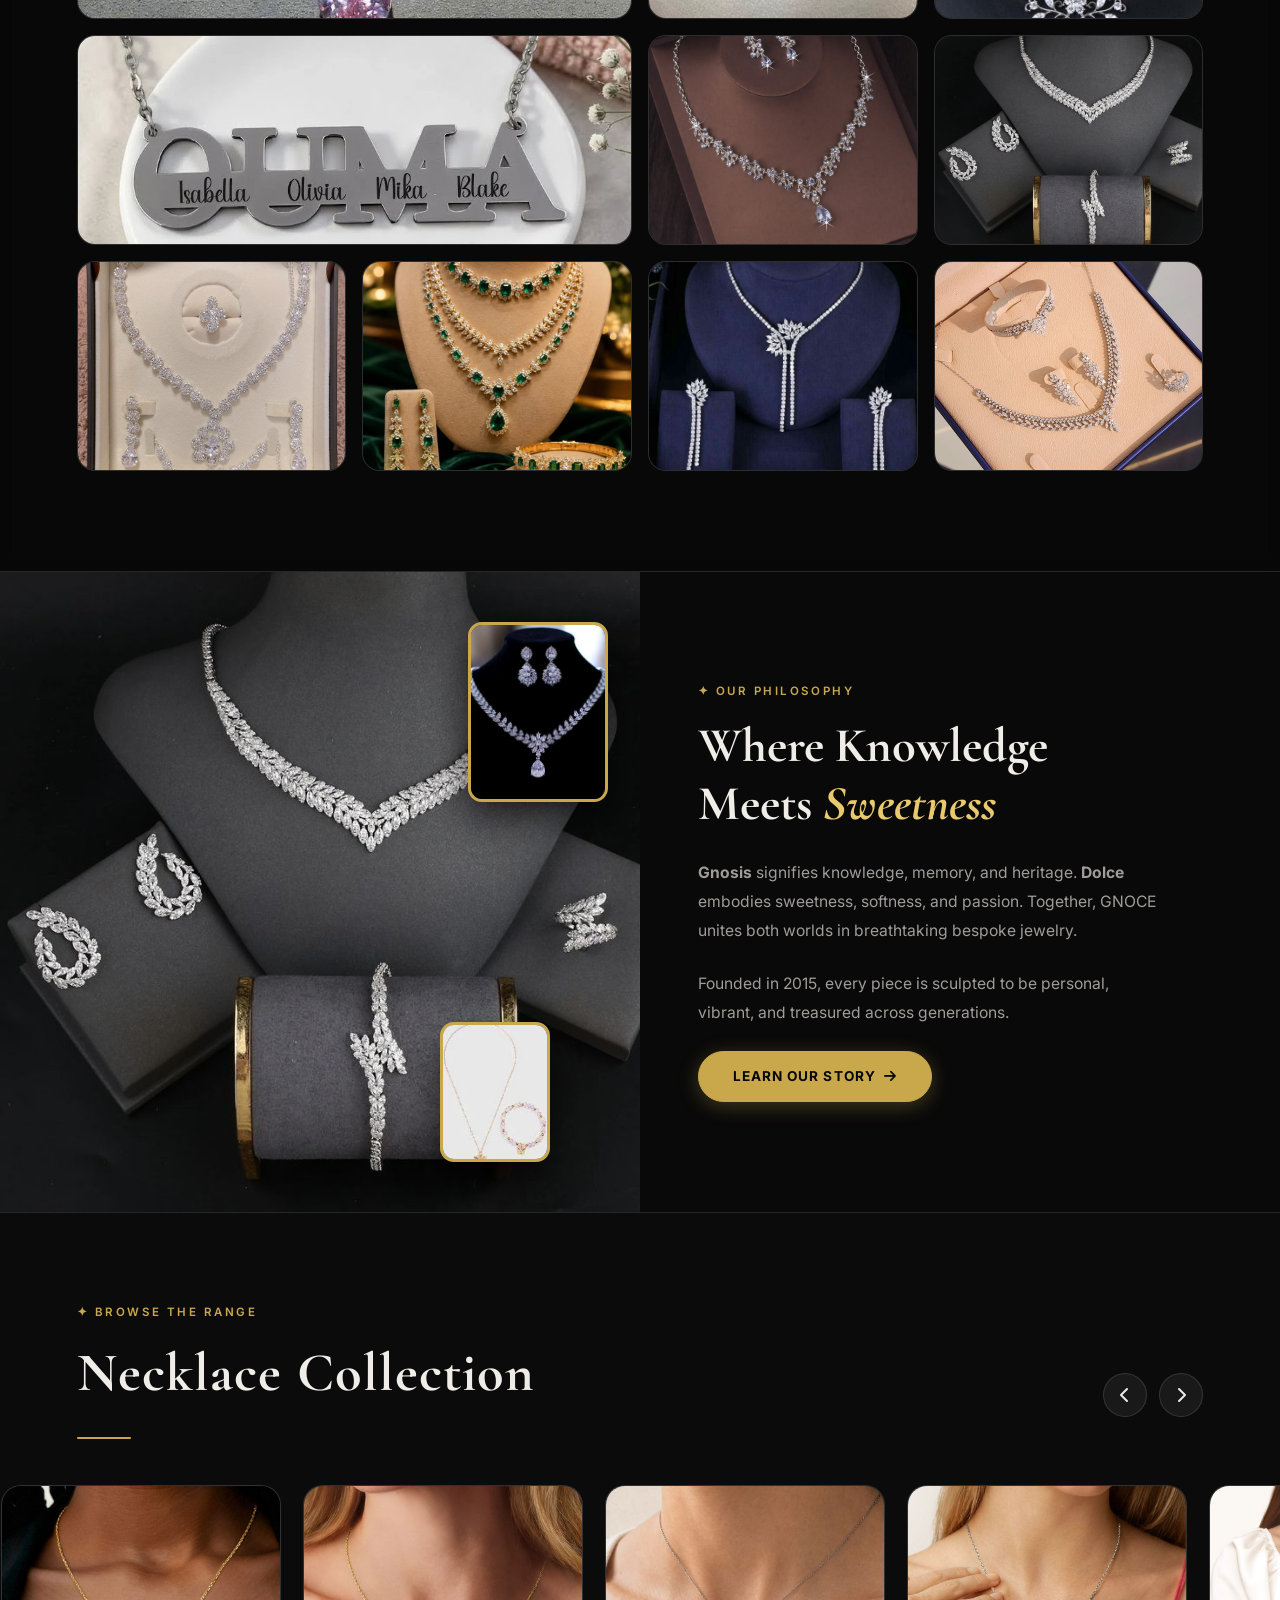
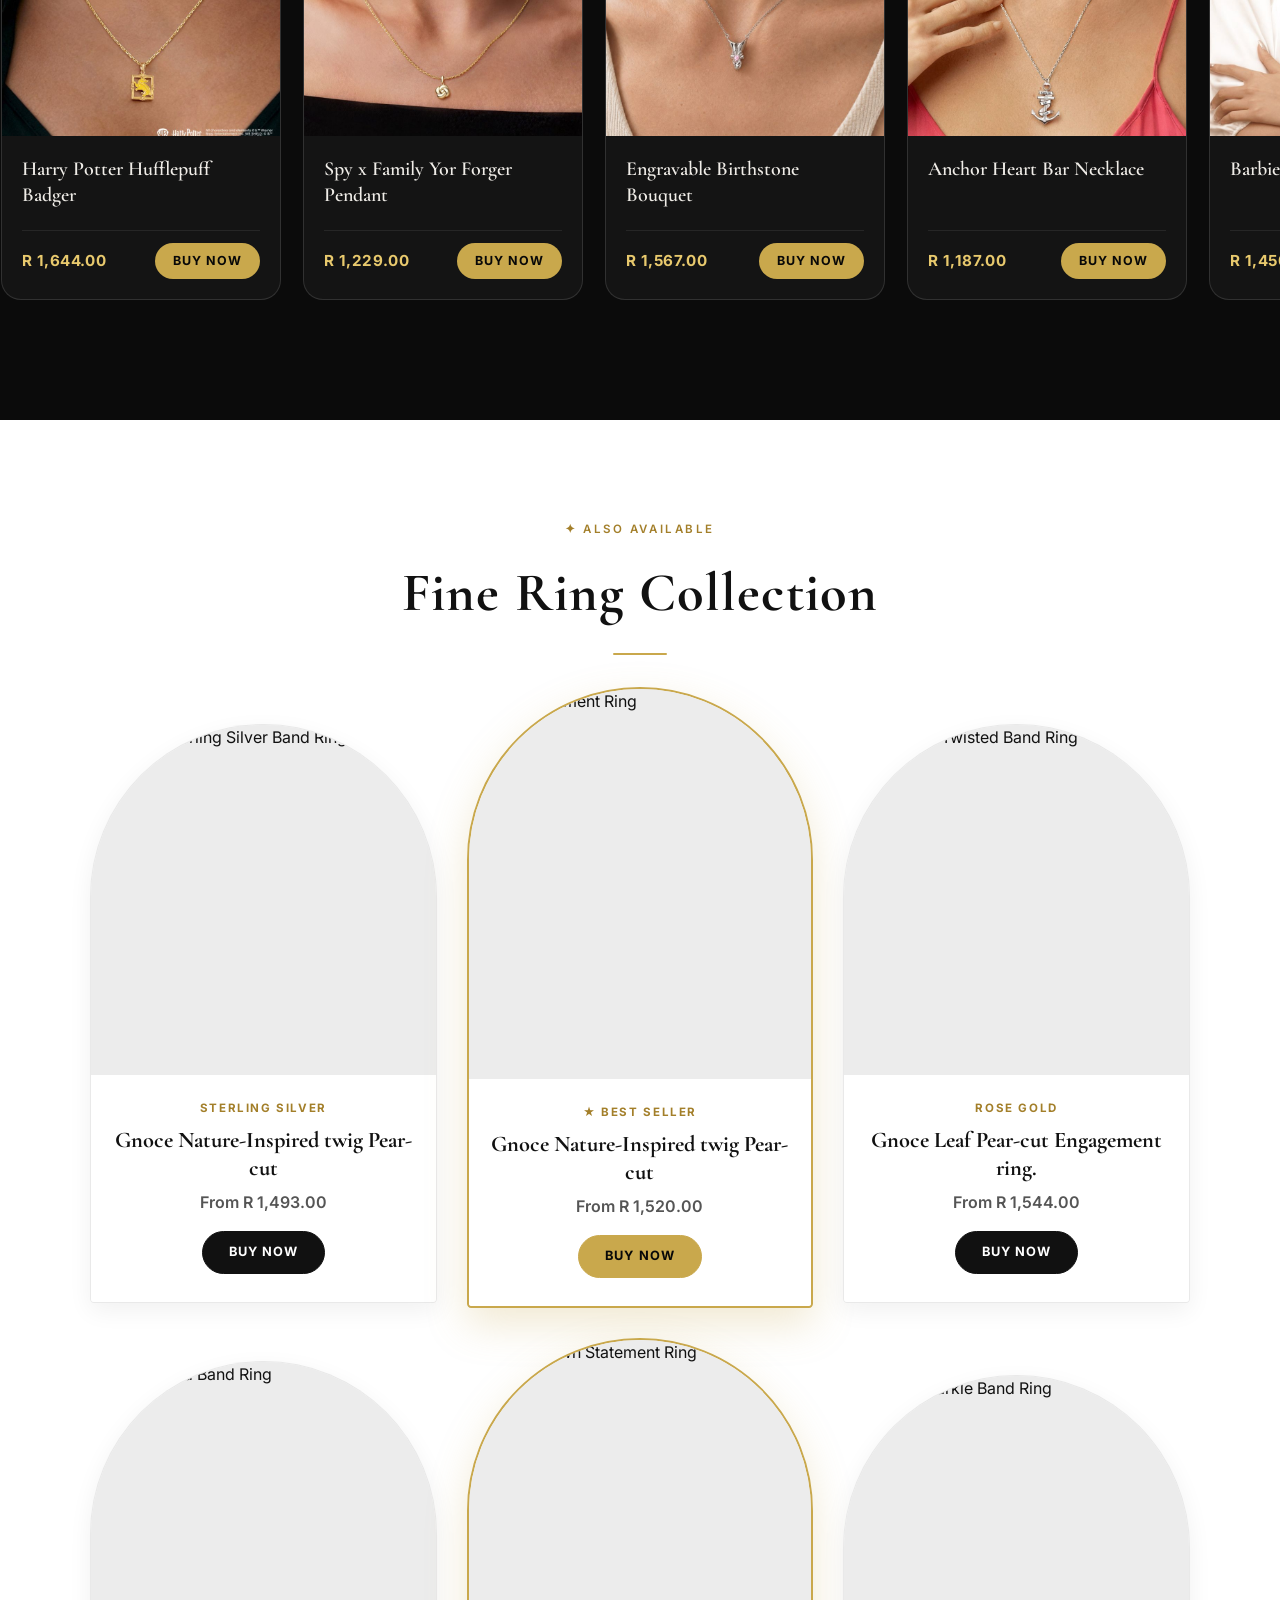
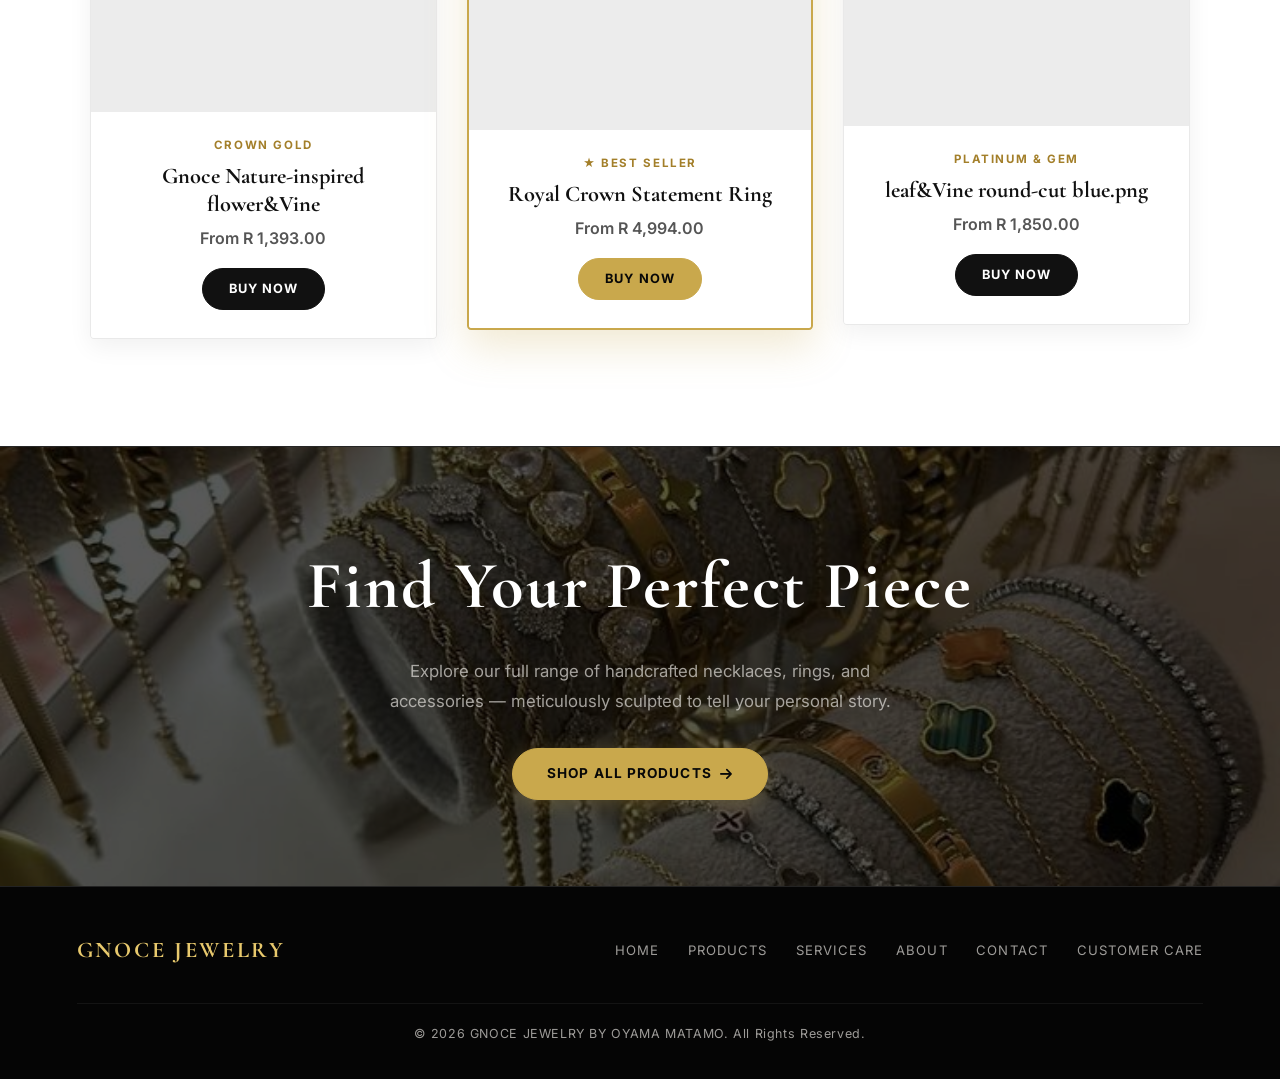
==== commit 2493784a: "Add files via upload" ====
--- a/index.html
+++ b/index.html
@@ -1,765 +1,1522 @@
 <!DOCTYPE html>
 <html lang="en">
+
 <head>
     <meta charset="UTF-8">
     <meta name="viewport" content="width=device-width, initial-scale=1.0">
-    <title>GNOCE Jewelry – Home</title>
-    <meta name="description" content="Discover elegant necklaces and jewelry at GNOCE. Find the perfect piece to commemorate your sweetest memories.">
-    
-</video>
-
-<!-- Dark Overlay -->
-<div class="overlay"></div>
+    <title>GNOCE Jewelry &mdash; Home</title>
+    <meta name="description"
+        content="Discover elegant handcrafted necklaces, rings, and fine jewelry at GNOCE. Find the perfect piece to commemorate your sweetest memories.">
+
     <!-- Google Fonts -->
-    <link href="https://fonts.googleapis.com/css2?family=Cormorant+Garamond:ital,wght@0,400;0,600;0,700;1,400;1,600&family=Inter:wght@300;400;500;600&display=swap" rel="stylesheet">
+    <link rel="preconnect" href="https://fonts.googleapis.com">
+    <link rel="preconnect" href="https://fonts.gstatic.com" crossorigin>
+    <link
+        href="https://fonts.googleapis.com/css2?family=Cormorant+Garamond:ital,wght@0,400;0,600;0,700;1,400;1,600&family=Inter:wght@300;400;500;600;700&display=swap"
+        rel="stylesheet">
+
+    <!-- Font Awesome Icons -->
+    <link rel="stylesheet" href="https://cdnjs.cloudflare.com/ajax/libs/font-awesome/6.4.0/css/all.min.css">
 
     <style>
-	<!-- ══ FOOTER ══ -->
-    <footer>
-        <span class="footer-logo"><strong>GNOCE Jewelry</strong></span>
-        <ul class="footer-links">
-            <li><a href="about.html">about</a></li>
-            <li><a href="index.html">index</a></li>
-            <li><a href="product.html">product</a></li>
-            <li><a href="contacts.html">Contact</a></li>
-        </ul>
-    </footer>
-        /* ── Reset ── */
-        *, *::before, *::after { margin:0; padding:0; box-sizing:border-box; }
+        /* ================= Reset & Base ================= */
+        *, *::before, *::after {
+            margin: 0;
+            padding: 0;
+            box-sizing: border-box;
+        }
 
         :root {
             --gold: #c9a84c;
             --gold-light: #e8c96d;
-            --gold-dim: rgba(201,168,76,0.22);
+            --gold-dim: rgba(201, 168, 76, 0.22);
+            --gold-border: rgba(201, 168, 76, 0.45);
             --dark: #080808;
-            --glass: rgba(255,255,255,0.06);
-            --glass-border: rgba(255,255,255,0.11);
+            --dark-card: #121212;
+            --glass: rgba(255, 255, 255, 0.06);
+            --glass-border: rgba(255, 255, 255, 0.12);
             --text: #f0ede8;
-            --muted: rgba(240,237,232,0.55);
-        }
-
-        html { scroll-behavior: smooth; }
+            --muted: rgba(240, 237, 232, 0.65);
+        }
+
+        html {
+            scroll-behavior: smooth;
+        }
 
         body {
             font-family: 'Inter', sans-serif;
             color: var(--text);
             background: var(--dark);
             overflow-x: hidden;
-        }
-
-        /* ── Background Video ── */
+            line-height: 1.6;
+        }
+
+        /* ================= Background Video & Overlay ================= */
         .bg-video {
-            position: fixed; top:0; left:0;
-            width:100%; height:100%;
-            object-fit:cover; z-index:-2;
-        }
+            position: fixed;
+            top: 0;
+            left: 0;
+            width: 100%;
+            height: 100%;
+            object-fit: cover;
+            z-index: -2;
+            pointer-events: none;
+        }
+
         .overlay {
-            position: fixed; inset:0;
-            background: linear-gradient(135deg,rgba(0,0,0,0.78),rgba(0,0,0,0.48),rgba(0,0,0,0.78));
-            z-index:-1;
-        }
-
-        /* ── NAVBAR ── */
+            position: fixed;
+            inset: 0;
+            background: linear-gradient(135deg, rgba(8, 8, 8, 0.88), rgba(8, 8, 8, 0.65), rgba(8, 8, 8, 0.92));
+            z-index: -1;
+            pointer-events: none;
+        }
+
+        /* ================= NAVBAR ================= */
         .navbar {
-            position:fixed; top:0; left:0; right:0; z-index:200;
-            display:flex; justify-content:space-between; align-items:center;
-            padding: 0 5%; height:68px;
-            background: rgba(8,8,8,0.5);
+            position: fixed;
+            top: 0;
+            left: 0;
+            right: 0;
+            z-index: 200;
+            display: flex;
+            justify-content: space-between;
+            align-items: center;
+            padding: 0 6%;
+            height: 72px;
+            background: rgba(8, 8, 8, 0.72);
             backdrop-filter: blur(20px);
+            -webkit-backdrop-filter: blur(20px);
             border-bottom: 1px solid var(--glass-border);
-        }
+            transition: all 0.3s ease;
+        }
+
         .logo {
-            font-family:'Cormorant Garamond',serif;
-            font-size:1.6rem; font-weight:700;
-            letter-spacing:0.14em; color:var(--gold-light); text-transform:uppercase;
-        }
-        .nav-links { list-style:none; display:flex; gap:2rem; }
+            font-family: 'Cormorant Garamond', serif;
+            font-size: 1.75rem;
+            font-weight: 700;
+            letter-spacing: 0.14em;
+            color: var(--gold-light);
+            text-transform: uppercase;
+            text-decoration: none;
+            display: inline-flex;
+            align-items: center;
+            gap: 8px;
+        }
+
+        .logo span {
+            color: var(--text);
+            font-size: 1.25rem;
+            font-weight: 400;
+        }
+
+        .nav-links {
+            list-style: none;
+            display: flex;
+            gap: 2.2rem;
+            align-items: center;
+        }
+
         .nav-links a {
-            text-decoration:none; color:var(--text);
-            font-size:0.8rem; font-weight:500;
-            letter-spacing:0.1em; text-transform:uppercase;
-            position:relative; transition:color 0.25s;
-        }
+            text-decoration: none;
+            color: var(--text);
+            font-size: 0.82rem;
+            font-weight: 500;
+            letter-spacing: 0.12em;
+            text-transform: uppercase;
+            position: relative;
+            padding: 6px 0;
+            transition: color 0.25s;
+        }
+
         .nav-links a::after {
-            content:''; position:absolute; left:0; bottom:-3px;
-            width:0; height:1.5px; background:var(--gold);
-            transition:width 0.3s ease;
-        }
-        .nav-links a:hover { color:var(--gold-light); }
-        .nav-links a:hover::after { width:100%; }
-
-        /* ═══════════════════════════════
-           1.  CINEMATIC HERO
-        ═══════════════════════════════ */
+            content: '';
+            position: absolute;
+            left: 0;
+            bottom: 0;
+            width: 0;
+            height: 1.5px;
+            background: var(--gold);
+            transition: width 0.3s ease;
+        }
+
+        .nav-links a:hover,
+        .nav-links a.active {
+            color: var(--gold-light);
+        }
+
+        .nav-links a:hover::after,
+        .nav-links a.active::after {
+            width: 100%;
+        }
+
+        .menu-toggle {
+            display: none;
+            background: transparent;
+            border: none;
+            color: var(--gold-light);
+            font-size: 1.4rem;
+            cursor: pointer;
+            padding: 8px;
+        }
+
+        /* ================= 1. CINEMATIC HERO ================= */
         .hero {
-            position:relative; min-height:100vh;
-            display:flex; align-items:center;
-            padding: 100px 7% 60px;
+            position: relative;
+            min-height: 100vh;
+            display: flex;
+            align-items: center;
+            padding: 120px 7% 70px;
             overflow: hidden;
         }
 
-        /* Large decorative image pinned to the right */
+        /* Decorative right image */
         .hero-img-right {
-            position:absolute; right:-40px; top:0; bottom:0;
-            width:48%;
+            position: absolute;
+            right: -30px;
+            top: 0;
+            bottom: 0;
+            width: 48%;
             background: url('neck8.webp') center/cover no-repeat;
-            mask-image: linear-gradient(to right, transparent 0%, black 30%);
-            -webkit-mask-image: linear-gradient(to right, transparent 0%, black 30%);
-            opacity:0.55;
+            mask-image: linear-gradient(to right, transparent 0%, black 35%);
+            -webkit-mask-image: linear-gradient(to right, transparent 0%, black 35%);
+            opacity: 0.65;
+            pointer-events: none;
         }
 
         /* Small floating accent image */
         .hero-float {
-            position:absolute; right: 10%; bottom: 12%;
-            width:160px; height:210px;
-            border-radius:120px;
-            overflow:hidden;
-            border:3px solid var(--gold);
-            box-shadow: 0 0 50px rgba(201,168,76,0.35);
+            position: absolute;
+            right: 12%;
+            bottom: 15%;
+            width: 170px;
+            height: 220px;
+            border-radius: 120px;
+            overflow: hidden;
+            border: 3px solid var(--gold);
+            box-shadow: 0 0 50px rgba(201, 168, 76, 0.38);
             animation: floatY 5s ease-in-out infinite;
-        }
-        .hero-float img { width:100%; height:100%; object-fit:cover; }
+            z-index: 2;
+        }
+
+        .hero-float img {
+            width: 100%;
+            height: 100%;
+            object-fit: cover;
+            display: block;
+        }
 
         @keyframes floatY {
-            0%,100%{ transform: translateY(0); }
-            50%    { transform: translateY(-14px); }
-        }
-
-        .hero-content { max-width:580px; position:relative; z-index:2; }
+            0%, 100% { transform: translateY(0); }
+            50% { transform: translateY(-16px); }
+        }
+
+        .hero-content {
+            max-width: 620px;
+            position: relative;
+            z-index: 3;
+        }
+
         .hero-badge {
-            display:inline-block; margin-bottom:22px;
-            background:var(--gold-dim); border:1px solid var(--gold);
-            color:var(--gold-light); font-size:0.7rem;
-            font-weight:600; letter-spacing:0.18em;
-            text-transform:uppercase; padding:6px 18px; border-radius:999px;
+            display: inline-flex;
+            align-items: center;
+            gap: 8px;
+            margin-bottom: 24px;
+            background: var(--gold-dim);
+            border: 1px solid var(--gold-border);
+            color: var(--gold-light);
+            font-size: 0.72rem;
+            font-weight: 600;
+            letter-spacing: 0.18em;
+            text-transform: uppercase;
+            padding: 7px 20px;
+            border-radius: 999px;
+            backdrop-filter: blur(8px);
             animation: fadeUp 0.8s ease both;
         }
+
         .hero h1 {
-            font-family:'Cormorant Garamond',serif;
-            font-size:clamp(3rem,6vw,5.8rem);
-            font-weight:700; line-height:1.05;
-            margin-bottom:22px;
+            font-family: 'Cormorant Garamond', serif;
+            font-size: clamp(3.2rem, 6.2vw, 5.8rem);
+            font-weight: 700;
+            line-height: 1.08;
+            margin-bottom: 22px;
+            letter-spacing: 0.02em;
             animation: fadeUp 0.9s 0.1s ease both;
         }
-        .hero h1 em { color:var(--gold-light); font-style:italic; }
+
+        .hero h1 em {
+            color: var(--gold-light);
+            font-style: italic;
+        }
+
         .hero p {
-            font-size:1rem; line-height:1.8;
-            color:var(--muted); max-width:420px;
-            margin-bottom:36px;
+            font-size: 1.05rem;
+            line-height: 1.8;
+            color: var(--muted);
+            max-width: 480px;
+            margin-bottom: 38px;
             animation: fadeUp 1s 0.2s ease both;
         }
+
         .hero-btns {
-            display:flex; gap:14px; flex-wrap:wrap;
+            display: flex;
+            gap: 16px;
+            flex-wrap: wrap;
             animation: fadeUp 1s 0.3s ease both;
         }
+
         .btn-gold {
-            padding:13px 34px; background:var(--gold); color:#080808;
-            border-radius:999px; text-decoration:none;
-            font-size:0.85rem; font-weight:700; letter-spacing:0.06em;
-            transition: background 0.25s, transform 0.2s;
-        }
-        .btn-gold:hover { background:var(--gold-light); transform:translateY(-2px); }
+            display: inline-flex;
+            align-items: center;
+            justify-content: center;
+            gap: 8px;
+            padding: 14px 34px;
+            background: var(--gold);
+            color: #080808;
+            border-radius: 999px;
+            text-decoration: none;
+            font-size: 0.85rem;
+            font-weight: 700;
+            letter-spacing: 0.08em;
+            text-transform: uppercase;
+            transition: all 0.25s ease;
+            box-shadow: 0 4px 20px rgba(201, 168, 76, 0.3);
+            border: 1px solid var(--gold);
+            cursor: pointer;
+        }
+
+        .btn-gold:hover {
+            background: var(--gold-light);
+            transform: translateY(-2px);
+            box-shadow: 0 8px 25px rgba(201, 168, 76, 0.45);
+        }
+
         .btn-ghost {
-            padding:13px 34px; background:transparent;
-            border:1.5px solid rgba(255,255,255,0.3); color:var(--text);
-            border-radius:999px; text-decoration:none;
-            font-size:0.85rem; font-weight:500; letter-spacing:0.06em;
-            transition: border-color 0.25s, color 0.25s, transform 0.2s;
-        }
-        .btn-ghost:hover { border-color:var(--gold); color:var(--gold-light); transform:translateY(-2px); }
+            display: inline-flex;
+            align-items: center;
+            justify-content: center;
+            gap: 8px;
+            padding: 14px 34px;
+            background: rgba(255, 255, 255, 0.05);
+            border: 1.5px solid rgba(255, 255, 255, 0.25);
+            color: var(--text);
+            border-radius: 999px;
+            text-decoration: none;
+            font-size: 0.85rem;
+            font-weight: 600;
+            letter-spacing: 0.08em;
+            text-transform: uppercase;
+            backdrop-filter: blur(10px);
+            transition: all 0.25s ease;
+        }
+
+        .btn-ghost:hover {
+            border-color: var(--gold);
+            color: var(--gold-light);
+            background: rgba(201, 168, 76, 0.1);
+            transform: translateY(-2px);
+        }
 
         .scroll-hint {
-            position:absolute; bottom:32px; left:50%;
-            transform:translateX(-50%);
-            display:flex; flex-direction:column; align-items:center; gap:6px;
-            color:var(--muted); font-size:0.68rem;
-            letter-spacing:0.18em; text-transform:uppercase;
+            position: absolute;
+            bottom: 32px;
+            left: 50%;
+            transform: translateX(-50%);
+            display: flex;
+            flex-direction: column;
+            align-items: center;
+            gap: 8px;
+            color: var(--muted);
+            font-size: 0.7rem;
+            letter-spacing: 0.2em;
+            text-transform: uppercase;
             animation: bounce 2.2s infinite;
-        }
+            pointer-events: none;
+        }
+
         .scroll-hint::after {
-            content:''; width:1.5px; height:34px;
-            background:linear-gradient(to bottom,var(--gold),transparent);
-        }
-
-        /* ═══════════════════════════════
-           2.  BENTO MOSAIC GRID
-        ═══════════════════════════════ */
+            content: '';
+            width: 1.5px;
+            height: 32px;
+            background: linear-gradient(to bottom, var(--gold), transparent);
+        }
+
+        /* ================= 2. BENTO MOSAIC GRID ================= */
         .bento-section {
-            position:relative; z-index:1;
-            padding: 90px 5%;
-            background: rgba(0,0,0,0.82);
-            backdrop-filter: blur(4px);
-        }
+            position: relative;
+            z-index: 1;
+            padding: 100px 6%;
+            background: rgba(8, 8, 8, 0.88);
+            backdrop-filter: blur(8px);
+        }
+
         .section-label {
-            text-align:center; display:block;
-            font-size:0.7rem; font-weight:600;
-            letter-spacing:0.22em; text-transform:uppercase;
-            color:var(--gold); margin-bottom:12px;
-        }
+            text-align: center;
+            display: block;
+            font-size: 0.72rem;
+            font-weight: 600;
+            letter-spacing: 0.22em;
+            text-transform: uppercase;
+            color: var(--gold);
+            margin-bottom: 12px;
+        }
+
         .section-title {
-            font-family:'Cormorant Garamond',serif;
-            font-size:clamp(2rem,4vw,3rem);
-            font-weight:700; text-align:center;
-            margin-bottom:8px;
-        }
-        .divider { width:50px; height:2px; background:var(--gold); margin:14px auto 42px; border-radius:999px; }
-
-        /* Bento grid — 4 col × variable rows */
+            font-family: 'Cormorant Garamond', serif;
+            font-size: clamp(2.2rem, 4.5vw, 3.4rem);
+            font-weight: 700;
+            text-align: center;
+            margin-bottom: 8px;
+            color: var(--text);
+            letter-spacing: 0.02em;
+        }
+
+        .divider {
+            width: 54px;
+            height: 2px;
+            background: var(--gold);
+            margin: 16px auto 48px;
+            border-radius: 999px;
+        }
+
         .bento-grid {
-            display:grid;
-            grid-template-columns: repeat(4,1fr);
-            grid-auto-rows: 200px;
-            gap:14px;
-            max-width:1150px;
-            margin:0 auto;
+            display: grid;
+            grid-template-columns: repeat(4, 1fr);
+            grid-auto-rows: 210px;
+            gap: 16px;
+            max-width: 1180px;
+            margin: 0 auto;
         }
 
         .bento-cell {
-            border-radius:18px; overflow:hidden;
-            position:relative; cursor:pointer;
-            border:1px solid var(--glass-border);
-        }
+            border-radius: 18px;
+            overflow: hidden;
+            position: relative;
+            cursor: pointer;
+            border: 1px solid var(--glass-border);
+            background: #111;
+        }
+
         .bento-cell img {
-            width:100%; height:100%; object-fit:cover;
-            transition: transform 0.5s ease;
-            display:block;
-        }
-        .bento-cell:hover img { transform:scale(1.08); }
-
-        /* Gold shimmer on hover */
+            width: 100%;
+            height: 100%;
+            object-fit: cover;
+            transition: transform 0.6s cubic-bezier(0.16, 1, 0.3, 1);
+            display: block;
+        }
+
+        .bento-cell:hover img {
+            transform: scale(1.08);
+        }
+
         .bento-cell::after {
-            content:''; position:absolute; inset:0;
-            background:linear-gradient(to top,rgba(201,168,76,0.45),transparent 55%);
-            opacity:0; transition:opacity 0.35s;
-        }
-        .bento-cell:hover::after { opacity:1; }
+            content: '';
+            position: absolute;
+            inset: 0;
+            background: linear-gradient(to top, rgba(201, 168, 76, 0.4), transparent 60%);
+            opacity: 0;
+            transition: opacity 0.35s ease;
+            pointer-events: none;
+        }
+
+        .bento-cell:hover::after {
+            opacity: 1;
+        }
 
         .bento-caption {
-            position:absolute; bottom:0; left:0; right:0; z-index:2;
-            padding:16px 18px;
-            background:linear-gradient(to top,rgba(0,0,0,0.8),transparent);
-            font-size:0.82rem; font-weight:600; letter-spacing:0.04em;
-            transform:translateY(8px); opacity:0;
-            transition:opacity 0.3s, transform 0.3s;
-        }
-        .bento-cell:hover .bento-caption { opacity:1; transform:translateY(0); }
-
-        /* Span classes */
+            position: absolute;
+            bottom: 0;
+            left: 0;
+            right: 0;
+            z-index: 2;
+            padding: 18px 20px;
+            background: linear-gradient(to top, rgba(0, 0, 0, 0.88), rgba(0, 0, 0, 0.4), transparent);
+            font-size: 0.86rem;
+            font-weight: 600;
+            letter-spacing: 0.05em;
+            transform: translateY(8px);
+            opacity: 0;
+            transition: opacity 0.3s ease, transform 0.3s ease;
+        }
+
+        .bento-cell:hover .bento-caption {
+            opacity: 1;
+            transform: translateY(0);
+        }
+
         .span-2c { grid-column: span 2; }
         .span-2r { grid-row: span 2; }
         .span-2c-2r { grid-column: span 2; grid-row: span 2; }
 
-        /* ═══════════════════════════════
-           3.  EDITORIAL SPLIT — necklace story
-        ═══════════════════════════════ */
+        /* ================= 3. EDITORIAL SPLIT ================= */
         .editorial {
-            position:relative; z-index:1;
-            display:grid;
+            position: relative;
+            z-index: 1;
+            display: grid;
             grid-template-columns: 1fr 1fr;
-            min-height:550px;
+            min-height: 580px;
+            border-top: 1px solid var(--glass-border);
+            border-bottom: 1px solid var(--glass-border);
         }
 
         .editorial-img {
-            position:relative; overflow:hidden;
-        }
-        .editorial-img img {
-            width:100%; height:100%; object-fit:cover;
+            position: relative;
+            overflow: hidden;
+            background: #0f0f0f;
+        }
+
+        .editorial-img > img {
+            width: 100%;
+            height: 100%;
+            object-fit: cover;
+            display: block;
             transition: transform 6s ease;
         }
-        .editorial-img:hover img { transform:scale(1.06); }
-
-        /* Two overlapping accent thumbnails */
+
+        .editorial-img:hover > img {
+            transform: scale(1.05);
+        }
+
         .editorial-thumb {
-            position:absolute; border-radius:14px; overflow:hidden;
-            border:3px solid #080808;
-            box-shadow:0 16px 40px rgba(0,0,0,0.6);
-        }
-        .editorial-thumb img { width:100%; height:100%; object-fit:cover; display:block; }
-        .thumb-a { width:130px; height:170px; right:24px; top:50px; }
-        .thumb-b { width:100px; height:130px; right:80px; bottom:50px; }
+            position: absolute;
+            border-radius: 14px;
+            overflow: hidden;
+            border: 3px solid var(--gold);
+            box-shadow: 0 16px 40px rgba(0, 0, 0, 0.7);
+            z-index: 2;
+        }
+
+        .editorial-thumb img {
+            width: 100%;
+            height: 100%;
+            object-fit: cover;
+            display: block;
+        }
+
+        .thumb-a {
+            width: 140px;
+            height: 180px;
+            right: 32px;
+            top: 50px;
+        }
+
+        .thumb-b {
+            width: 110px;
+            height: 140px;
+            right: 90px;
+            bottom: 50px;
+        }
 
         .editorial-text {
-            background: rgba(0,0,0,0.85);
-            display:flex; flex-direction:column; justify-content:center;
-            padding: 70px 8%;
-        }
-        .editorial-text .section-label { text-align:left; margin-bottom:16px; }
+            background: rgba(10, 10, 10, 0.94);
+            display: flex;
+            flex-direction: column;
+            justify-content: center;
+            padding: 80px 9%;
+        }
+
+        .editorial-text .section-label {
+            text-align: left;
+            margin-bottom: 16px;
+        }
+
         .editorial-text h2 {
-            font-family:'Cormorant Garamond',serif;
-            font-size:clamp(2rem,3.5vw,2.8rem);
-            font-weight:700; margin-bottom:20px; line-height:1.2;
-        }
+            font-family: 'Cormorant Garamond', serif;
+            font-size: clamp(2.2rem, 3.8vw, 3.2rem);
+            font-weight: 700;
+            margin-bottom: 24px;
+            line-height: 1.2;
+        }
+
         .editorial-text p {
-            font-size:0.95rem; line-height:1.8; color:var(--muted);
-            margin-bottom:32px; max-width:420px;
-        }
-
-        /* ═══════════════════════════════
-           4.  HORIZONTAL SCROLL STRIP
-        ═══════════════════════════════ */
+            font-size: 0.98rem;
+            line-height: 1.85;
+            color: var(--muted);
+            margin-bottom: 24px;
+            max-width: 460px;
+        }
+
+        /* ================= 4. HORIZONTAL SCROLL STRIP ================= */
         .scroll-strip-section {
-            position:relative; z-index:1;
-            padding: 80px 0;
-            background: rgba(10,10,10,0.9);
-            overflow:hidden;
-        }
-        .scroll-strip-section .section-label,
-        .scroll-strip-section .section-title,
-        .scroll-strip-section .divider { padding:0 5%; }
-        .scroll-strip-section .section-title { text-align:left; }
-        .scroll-strip-section .divider { margin-left:5%; margin-right:auto; }
+            position: relative;
+            z-index: 1;
+            padding: 90px 0;
+            background: rgba(12, 12, 12, 0.95);
+            overflow: hidden;
+        }
+
+        .strip-header {
+            display: flex;
+            justify-content: space-between;
+            align-items: flex-end;
+            padding: 0 6%;
+            margin-bottom: 20px;
+        }
+
+        .strip-header-text .section-label {
+            text-align: left;
+            margin-bottom: 8px;
+        }
+
+        .strip-header-text .section-title {
+            text-align: left;
+            margin-bottom: 0;
+        }
+
+        .strip-nav-btns {
+            display: flex;
+            gap: 12px;
+        }
+
+        .strip-btn {
+            width: 44px;
+            height: 44px;
+            border-radius: 50%;
+            background: rgba(255, 255, 255, 0.06);
+            border: 1px solid var(--glass-border);
+            color: var(--text);
+            display: flex;
+            align-items: center;
+            justify-content: center;
+            cursor: pointer;
+            transition: all 0.25s ease;
+            font-size: 1rem;
+        }
+
+        .strip-btn:hover {
+            background: var(--gold);
+            color: #080808;
+            border-color: var(--gold);
+        }
+
+        .scroll-strip-section .divider {
+            margin: 16px 6% 36px;
+        }
 
         .strip-track {
-            display:flex; gap:18px;
-            padding: 30px 5%;
+            display: flex;
+            gap: 22px;
+            padding: 10px 6% 30px;
             overflow-x: auto;
             scroll-snap-type: x mandatory;
             -webkit-overflow-scrolling: touch;
-            scrollbar-width:none;
-        }
-        .strip-track::-webkit-scrollbar { display:none; }
+            scrollbar-width: thin;
+            scrollbar-color: var(--gold) rgba(255, 255, 255, 0.05);
+        }
+
+        .strip-track::-webkit-scrollbar {
+            height: 6px;
+        }
+
+        .strip-track::-webkit-scrollbar-track {
+            background: rgba(255, 255, 255, 0.05);
+            border-radius: 999px;
+            margin: 0 6%;
+        }
+
+        .strip-track::-webkit-scrollbar-thumb {
+            background: var(--gold);
+            border-radius: 999px;
+        }
 
         .strip-card {
-            flex: 0 0 260px;
-            height: 340px;
-            border-radius:20px; overflow:hidden;
-            position:relative; scroll-snap-align:start;
-            border:1px solid var(--glass-border);
-            transition:transform 0.3s;
-        }
-        .strip-card:hover { transform:scale(1.03); }
-        .strip-card img { width:100%; height:100%; object-fit:cover; }
-        .strip-card-label {
-            position:absolute; bottom:0; left:0; right:0;
-            padding:20px 18px 16px;
-            background:linear-gradient(to top,rgba(0,0,0,0.85),transparent);
-            font-family:'Cormorant Garamond',serif;
-            font-size:1.15rem; font-weight:600;
-            letter-spacing:0.03em;
-        }
-        .strip-price {
-            display:block; font-family:'Inter',sans-serif;
-            font-size:0.8rem; color:var(--gold-light);
-            margin-top:2px; letter-spacing:0.08em;
-        }
-
-        /* ═══════════════════════════════
-           5.  RINGS FEATURE SECTION
-        ═══════════════════════════════ */
+            flex: 0 0 280px;
+            border-radius: 20px;
+            overflow: hidden;
+            position: relative;
+            scroll-snap-align: start;
+            border: 1px solid var(--glass-border);
+            background: #141414;
+            display: flex;
+            flex-direction: column;
+            transition: transform 0.35s ease, box-shadow 0.35s ease, border-color 0.35s ease;
+        }
+
+        .strip-card:hover {
+            transform: translateY(-8px);
+            border-color: var(--gold);
+            box-shadow: 0 16px 36px rgba(0, 0, 0, 0.5);
+        }
+
+        .strip-card-img-wrap {
+            position: relative;
+            width: 100%;
+            height: 250px;
+            overflow: hidden;
+            background: #0d0d0d;
+        }
+
+        .strip-card-img-wrap img {
+            width: 100%;
+            height: 100%;
+            object-fit: cover;
+            transition: transform 0.5s ease;
+            display: block;
+        }
+
+        .strip-card:hover .strip-card-img-wrap img {
+            transform: scale(1.08);
+        }
+
+        .strip-card-info {
+            padding: 20px;
+            display: flex;
+            flex-direction: column;
+            flex-grow: 1;
+            justify-content: space-between;
+        }
+
+        .strip-card-info h3 {
+            font-family: 'Cormorant Garamond', serif;
+            font-size: 1.25rem;
+            font-weight: 600;
+            color: var(--text);
+            margin-bottom: 8px;
+            line-height: 1.3;
+        }
+
+        .strip-card-meta {
+            display: flex;
+            justify-content: space-between;
+            align-items: center;
+            margin-top: 14px;
+            padding-top: 12px;
+            border-top: 1px solid rgba(255, 255, 255, 0.08);
+        }
+
+        .strip-card-price {
+            font-size: 0.95rem;
+            font-weight: 700;
+            color: var(--gold-light);
+            letter-spacing: 0.03em;
+        }
+
+        .Buy-now {
+            display: inline-flex;
+            align-items: center;
+            justify-content: center;
+            gap: 6px;
+            padding: 8px 18px;
+            background: var(--gold);
+            color: #080808;
+            font-size: 0.78rem;
+            font-weight: 700;
+            letter-spacing: 0.08em;
+            text-transform: uppercase;
+            text-decoration: none;
+            border-radius: 999px;
+            transition: all 0.25s ease;
+            cursor: pointer;
+        }
+
+        .Buy-now:hover {
+            background: var(--gold-light);
+            transform: translateY(-2px);
+            box-shadow: 0 4px 15px rgba(201, 168, 76, 0.4);
+        }
+
+        /* ================= 5. RINGS FEATURE SECTION ================= */
         .rings-section {
-            position:relative; z-index:1;
-            padding: 90px 5%;
-            background: rgba(255,255,255,0.97);
-            color:#111;
-        }
-        .rings-section .section-label { color:var(--gold); }
-        .rings-section .section-title { color:#111; }
-        .rings-section .divider { background:var(--gold); }
+            position: relative;
+            z-index: 1;
+            padding: 100px 6%;
+            background: #ffffff;
+            color: #111;
+        }
+
+        .rings-section .section-label {
+            color: #a37f2a;
+        }
+
+        .rings-section .section-title {
+            color: #111111;
+        }
+
+        .rings-section .divider {
+            background: var(--gold);
+        }
 
         .rings-grid {
-            display:grid;
-            grid-template-columns: repeat(3,1fr);
-            gap:24px;
-            max-width:1000px; margin:0 auto;
+            display: grid;
+            grid-template-columns: repeat(3, 1fr);
+            gap: 30px;
+            max-width: 1100px;
+            margin: 0 auto;
+            align-items: center;
         }
 
         .ring-card {
-            position:relative; border-radius:999px 999px 20px 20px;
-            overflow:hidden; background:#f5f5f5;
-            transition:transform 0.35s, box-shadow 0.35s;
-        }
+            position: relative;
+            border-radius: 999px 999px 24px 24px;
+            overflow: hidden;
+            background: #f7f7f7;
+            box-shadow: 0 8px 24px rgba(0, 0, 0, 0.06);
+            transition: transform 0.35s ease, box-shadow 0.35s ease;
+            display: flex;
+            flex-direction: column;
+            border: 1px solid rgba(0, 0, 0, 0.06);
+        }
+
         .ring-card:hover {
-            transform:translateY(-10px);
-            box-shadow: 0 30px 60px rgba(0,0,0,0.18);
-        }
-        .ring-card img { width:100%; height:360px; object-fit:cover; display:block; }
+            transform: translateY(-10px);
+            box-shadow: 0 25px 50px rgba(0, 0, 0, 0.16);
+        }
+
+        .ring-card-img-wrap {
+            position: relative;
+            width: 100%;
+            height: 350px;
+            overflow: hidden;
+            background: #ececec;
+        }
+
+        .ring-card-img-wrap img {
+            width: 100%;
+            height: 100%;
+            object-fit: cover;
+            display: block;
+            transition: transform 0.6s ease;
+        }
+
+        .ring-card:hover .ring-card-img-wrap img {
+            transform: scale(1.06);
+        }
+
         .ring-card-info {
-            padding: 20px;
-            text-align:center;
-        }
+            padding: 24px 22px 28px;
+            text-align: center;
+            background: #ffffff;
+            display: flex;
+            flex-direction: column;
+            align-items: center;
+        }
+
+        .ring-card-info .tag {
+            display: inline-block;
+            font-size: 0.72rem;
+            font-weight: 700;
+            letter-spacing: 0.14em;
+            text-transform: uppercase;
+            color: #a37f2a;
+            margin-bottom: 8px;
+        }
+
         .ring-card-info h3 {
-            font-family:'Cormorant Garamond',serif;
-            font-size:1.3rem; font-weight:700;
-            color:#111; margin-bottom:4px;
-        }
-        .ring-card-info .tag {
-            font-size:0.75rem; font-weight:600;
-            letter-spacing:0.1em; text-transform:uppercase;
-            color:var(--gold);
-        }
-
-        /* Center ring — taller, more prominent */
+            font-family: 'Cormorant Garamond', serif;
+            font-size: 1.4rem;
+            font-weight: 700;
+            color: #111;
+            margin-bottom: 8px;
+            line-height: 1.25;
+        }
+
+        .ring-card-info .price {
+            font-size: 1rem;
+            font-weight: 600;
+            color: #555;
+            margin-bottom: 16px;
+        }
+
+        .ring-card-info .Buy-now {
+            padding: 10px 26px;
+            font-size: 0.8rem;
+            background: #111;
+            color: #fff;
+            border: 1px solid #111;
+        }
+
+        .ring-card-info .Buy-now:hover {
+            background: var(--gold);
+            color: #080808;
+            border-color: var(--gold);
+            box-shadow: 0 6px 18px rgba(201, 168, 76, 0.4);
+        }
+
+        /* Center featured ring */
         .ring-card.featured {
-            grid-row: span 1;
-            transform: translateY(-20px);
-            border:3px solid var(--gold);
-        }
-        .ring-card.featured:hover { transform:translateY(-30px); }
-        .ring-card.featured img { height:420px; }
-
-        /* ═══════════════════════════════
-           6.  FULL-BLEED BANNER
-        ═══════════════════════════════ */
+            transform: translateY(-16px);
+            border: 2.5px solid var(--gold);
+            box-shadow: 0 16px 40px rgba(201, 168, 76, 0.25);
+        }
+
+        .ring-card.featured:hover {
+            transform: translateY(-26px);
+            box-shadow: 0 30px 60px rgba(201, 168, 76, 0.35);
+        }
+
+        .ring-card.featured .ring-card-img-wrap {
+            height: 390px;
+        }
+
+        .ring-card.featured .ring-card-info .Buy-now {
+            background: var(--gold);
+            color: #080808;
+            border-color: var(--gold);
+        }
+
+        .ring-card.featured .ring-card-info .Buy-now:hover {
+            background: var(--gold-light);
+        }
+
+        /* ================= 6. FULL-BLEED BANNER ================= */
         .banner {
-            position:relative; z-index:1;
-            height:420px; overflow:hidden;
-            display:flex; align-items:center; justify-content:center;
-        }
+            position: relative;
+            z-index: 1;
+            min-height: 440px;
+            overflow: hidden;
+            display: flex;
+            align-items: center;
+            justify-content: center;
+            border-top: 1px solid var(--glass-border);
+        }
+
         .banner img {
-            position:absolute; inset:0;
-            width:100%; height:100%; object-fit:cover;
-            filter:brightness(0.4);
-        }
+            position: absolute;
+            inset: 0;
+            width: 100%;
+            height: 100%;
+            object-fit: cover;
+            filter: brightness(0.35);
+        }
+
         .banner-content {
-            position:relative; z-index:2;
-            text-align:center;
-            padding:0 20px;
-        }
+            position: relative;
+            z-index: 2;
+            text-align: center;
+            padding: 40px 20px;
+            max-width: 720px;
+        }
+
         .banner-content h2 {
-            font-family:'Cormorant Garamond',serif;
-            font-size:clamp(2.2rem,5vw,4rem);
-            font-weight:700; margin-bottom:16px;
-            letter-spacing:0.04em;
-        }
+            font-family: 'Cormorant Garamond', serif;
+            font-size: clamp(2.4rem, 5.2vw, 4.2rem);
+            font-weight: 700;
+            margin-bottom: 16px;
+            letter-spacing: 0.03em;
+            color: #ffffff;
+        }
+
         .banner-content p {
-            color:var(--muted); font-size:1rem;
-            margin-bottom:28px; max-width:500px; margin-left:auto; margin-right:auto;
-        }
-
-        /* ═══════════════════════════════
-           FOOTER
-        ═══════════════════════════════ */
+            color: var(--muted);
+            font-size: 1.05rem;
+            line-height: 1.8;
+            margin-bottom: 32px;
+            max-width: 540px;
+            margin-left: auto;
+            margin-right: auto;
+        }
+
+        /* ================= FOOTER ================= */
         footer {
-            position:relative; z-index:1;
-            background:#030303;
-            border-top:1px solid var(--glass-border);
-            padding:30px 5%;
-            display:flex; justify-content:space-between;
-            align-items:center; flex-wrap:wrap; gap:14px;
-        }
+            position: relative;
+            z-index: 1;
+            background: #050505;
+            border-top: 1px solid var(--glass-border);
+            padding: 45px 6% 35px;
+            display: flex;
+            justify-content: space-between;
+            align-items: center;
+            flex-wrap: wrap;
+            gap: 20px;
+        }
+
         .footer-logo {
-            font-family:'Cormorant Garamond',serif;
-            font-size:1.25rem; font-weight:700;
-            color:var(--gold-light); letter-spacing:0.12em;
-        }
-        .footer-links { display:flex; gap:1.6rem; list-style:none; }
+            font-family: 'Cormorant Garamond', serif;
+            font-size: 1.4rem;
+            font-weight: 700;
+            color: var(--gold-light);
+            letter-spacing: 0.12em;
+            text-transform: uppercase;
+        }
+
+        .footer-links {
+            display: flex;
+            gap: 1.8rem;
+            list-style: none;
+            flex-wrap: wrap;
+        }
+
         .footer-links a {
-            color:var(--muted); text-decoration:none;
-            font-size:0.78rem; letter-spacing:0.07em;
-            transition:color 0.25s;
-        }
-        .footer-links a:hover { color:var(--gold-light); }
-        .footer-copy { color:var(--muted); font-size:0.76rem; }
-
-        /* ── Animations ── */
+            color: var(--muted);
+            text-decoration: none;
+            font-size: 0.82rem;
+            letter-spacing: 0.08em;
+            text-transform: uppercase;
+            transition: color 0.25s;
+        }
+
+        .footer-links a:hover {
+            color: var(--gold-light);
+        }
+
+        .footer-copy {
+            color: var(--muted);
+            font-size: 0.78rem;
+            letter-spacing: 0.05em;
+            width: 100%;
+            text-align: center;
+            margin-top: 15px;
+            padding-top: 20px;
+            border-top: 1px solid rgba(255, 255, 255, 0.06);
+        }
+
+        /* ================= Animations ================= */
         @keyframes fadeUp {
-            from{ opacity:0; transform:translateY(24px); }
-            to  { opacity:1; transform:translateY(0); }
-        }
+            from {
+                opacity: 0;
+                transform: translateY(24px);
+            }
+            to {
+                opacity: 1;
+                transform: translateY(0);
+            }
+        }
+
         @keyframes bounce {
-            0%,100%{ transform:translateX(-50%) translateY(0); }
-            50%    { transform:translateX(-50%) translateY(9px); }
-        }
-
-        /* ── Responsive ── */
-        @media(max-width:900px){
-            .hero-img-right,.hero-float{ display:none; }
-            .editorial{ grid-template-columns:1fr; }
-            .editorial-img{ height:340px; }
-            .bento-grid{ grid-template-columns:repeat(2,1fr); }
-            .span-2c,.span-2c-2r{ grid-column:span 2; }
-            .rings-grid{ grid-template-columns:1fr 1fr; }
-            .ring-card.featured{ grid-column:span 2; transform:none; }
-        }
-        @media(max-width:560px){
-            .nav-links{ display:none; }
-            .bento-grid{ grid-template-columns:1fr; }
-            .span-2c,.span-2c-2r,.span-2r{ grid-column:span 1; grid-row:span 1; }
-            .rings-grid{ grid-template-columns:1fr; }
-            .ring-card.featured{ grid-column:span 1; }
+            0%, 100% {
+                transform: translateX(-50%) translateY(0);
+            }
+            50% {
+                transform: translateX(-50%) translateY(8px);
+            }
+        }
+
+        /* ================= Responsive Queries ================= */
+        @media (max-width: 960px) {
+            .hero-img-right, .hero-float {
+                display: none;
+            }
+
+            .editorial {
+                grid-template-columns: 1fr;
+            }
+
+            .editorial-img {
+                height: 380px;
+            }
+
+            .bento-grid {
+                grid-template-columns: repeat(2, 1fr);
+            }
+
+            .span-2c, .span-2c-2r {
+                grid-column: span 2;
+            }
+
+            .rings-grid {
+                grid-template-columns: 1fr 1fr;
+            }
+
+            .ring-card.featured {
+                grid-column: span 2;
+                transform: none;
+            }
+
+            .ring-card.featured:hover {
+                transform: translateY(-8px);
+            }
+        }
+
+        @media (max-width: 640px) {
+            .menu-toggle {
+                display: block;
+            }
+
+            .nav-links {
+                position: fixed;
+                top: 72px;
+                left: 0;
+                right: 0;
+                background: rgba(8, 8, 8, 0.96);
+                backdrop-filter: blur(20px);
+                flex-direction: column;
+                gap: 1.2rem;
+                padding: 24px;
+                border-bottom: 1px solid var(--glass-border);
+                transform: translateY(-120%);
+                transition: transform 0.3s ease;
+                opacity: 0;
+                pointer-events: none;
+            }
+
+            .nav-links.open {
+                transform: translateY(0);
+                opacity: 1;
+                pointer-events: auto;
+            }
+
+            .bento-grid {
+                grid-template-columns: 1fr;
+            }
+
+            .span-2c, .span-2c-2r, .span-2r {
+                grid-column: span 1;
+                grid-row: span 1;
+            }
+
+            .rings-grid {
+                grid-template-columns: 1fr;
+            }
+
+            .ring-card.featured {
+                grid-column: span 1;
+            }
+
+            .strip-header {
+                flex-direction: column;
+                align-items: flex-start;
+                gap: 15px;
+            }
+
+            footer {
+                flex-direction: column;
+                text-align: center;
+                gap: 16px;
+            }
+
+            .footer-links {
+                justify-content: center;
+            }
         }
     </style>
 </head>
+
 <body>
 
-    <!-- Background Video -->
-    <video autoplay muted loop playsinline class="bg-video">
-        <source src="https://pin.it/5m5SDHMJi" type="video/mp4">
+    <!-- Background Video & Dark Overlay -->
+    <video autoplay muted loop playsinline class="bg-video" poster="bgimage.jpg">
+        <source src="necklace-bg.mp4" type="video/mp4">
+        <source src="nacklace#.mp4" type="video/mp4">
     </video>
     <div class="overlay"></div>
 
-    <!-- ══ NAVBAR ══ -->
-    <nav class="navbar">
-        <h1 class="logo">GNOCE</h1>
-        <ul class="nav-links">
+    <!-- ================= NAVBAR ================= -->
+    <header>
+        <nav class="navbar">
+            <a href="index.html" class="logo">
+                GNOCE <span>Jewelry</span>
+            </a>
+
+            <button class="menu-toggle" id="menuToggle" aria-label="Toggle Navigation Menu">
+                <i class="fas fa-bars"></i>
+            </button>
+
+            <ul class="nav-links" id="navLinks">
+                <li><a href="index.html" class="active">Home</a></li>
+                <li><a href="product.html">Products</a></li>
+                <li><a href="services.html">Services</a></li>
+                <li><a href="about.html">About</a></li>
+                <li><a href="contacts.html">Contact</a></li>
+                <li><a href="customer-care.html">Care</a></li>
+            </ul>
+        </nav>
+    </header>
+
+    <!-- ================= 1. CINEMATIC HERO ================= -->
+    <section class="hero">
+        <!-- Large decorative image pinned to right -->
+        <div class="hero-img-right"></div>
+
+        <!-- Floating accent pill image -->
+        <div class="hero-float">
+            <img src="neck1.jpg" alt="Featured GNOCE Necklace">
+        </div>
+
+        <div class="hero-content">
+            <div class="hero-badge">
+                <i class="fas fa-sparkles"></i> &#10022; Est. 2015 &mdash; Handcrafted Jewelry
+            </div>
+            <h1>Wear Your <em>Story</em>,<br>Cherish the Moment.</h1>
+            <p>
+                GNOCE crafts bespoke, customisable necklaces and fine jewelry
+                designed to commemorate life's sweetest memories and deepest connections.
+            </p>
+
+            <div class="hero-btns">
+                <a href="products.html" class="btn-gold">
+                    Shop Collection <i class="fas fa-arrow-right"></i>
+                </a>
+                <a href="about.html" class="btn-ghost">
+                    Our Story
+                </a>
+            </div>
+        </div>
+
+        <div class="scroll-hint">Scroll</div>
+    </section>
+
+    <!-- ================= 2. BENTO MOSAIC GRID ================= -->
+    <section class="bento-section">
+        <span class="section-label">&#10022; Our Collection</span>
+        <h2 class="section-title">Crafted for Every Moment</h2>
+        <div class="divider"></div>
+
+        <div class="bento-grid">
+            <!-- Large Hero Cell (2col x 2row) -->
+            <div class="bento-cell span-2c-2r">
+                <img src="neck8.webp" alt="Signature Necklace Statement Piece">
+                <div class="bento-caption">Signature Collection &mdash; The Statement Piece</div>
+            </div>
+
+            <!-- Tall Cell (1col x 2row) -->
+            <div class="bento-cell span-2r">
+                <img src="neck7.webp" alt="Layered Elegance Necklace">
+                <div class="bento-caption">Layered Elegance</div>
+            </div>
+
+            <!-- Standard Cells -->
+            <div class="bento-cell">
+                <img src="neck2.jpg" alt="Gold Collection Necklace">
+                <div class="bento-caption">Gold Collection</div>
+            </div>
+
+            <div class="bento-cell">
+                <img src="neck4.jpg" alt="Classic Silver Necklace">
+                <div class="bento-caption">Classic Silver</div>
+            </div>
+
+            <!-- Wide Cell (2col) -->
+            <div class="bento-cell span-2c">
+                <img src="shopping 3.webp" alt="GNOCE Boutique Store Experience">
+                <div class="bento-caption">Visit Our Flagship Experience</div>
+            </div>
+
+            <div class="bento-cell">
+                <img src="neck5.jpg" alt="Pendant Series">
+                <div class="bento-caption">Pendant Series</div>
+            </div>
+
+            <div class="bento-cell">
+                <img src="neck6.jpg" alt="Diamante Line Necklace">
+                <div class="bento-caption">Diamante Line</div>
+            </div>
+
+            <div class="bento-cell">
+                <img src="nck2.jpg" alt="Classic Gold Choker">
+                <div class="bento-caption">Classic Gold</div>
+            </div>
+
+            <div class="bento-cell">
+                <img src="neck10.jpg" alt="Golden Radiance Necklace">
+                <div class="bento-caption">Golden Radiance</div>
+            </div>
+
+            <div class="bento-cell">
+                <img src="nck1.jpg" alt="Silver Whisper Necklace">
+                <div class="bento-caption">Silver Whisper</div>
+            </div>
+
+            <div class="bento-cell">
+                <img src="nck3.webp" alt="Artisan Silver Chain">
+                <div class="bento-caption">Artisan Silver</div>
+            </div>
+        </div>
+    </section>
+
+    <!-- ================= 3. EDITORIAL SPLIT ================= -->
+    <section class="editorial">
+        <!-- Left: Stacked images with floating accent thumbnails -->
+        <div class="editorial-img">
+            <img src="neck6.jpg" alt="Jewelry Lifestyle Showcase">
+
+            <div class="editorial-thumb thumb-a">
+                <img src="neck1.jpg" alt="Detail Shot">
+            </div>
+            <div class="editorial-thumb thumb-b">
+                <img src="download (1).webp" alt="Gold Accent">
+            </div>
+        </div>
+
+        <!-- Right: Editorial Philosophy Content -->
+        <div class="editorial-text">
+            <span class="section-label">&#10022; Our Philosophy</span>
+            <h2>Where Knowledge<br>Meets <em style="color:var(--gold-light); font-style:italic;">Sweetness</em></h2>
+            <p>
+                <strong>Gnosis</strong> signifies knowledge, memory, and heritage.
+                <strong>Dolce</strong> embodies sweetness, softness, and passion.
+                Together, GNOCE unites both worlds in breathtaking bespoke jewelry.
+            </p>
+            <p>
+                Founded in 2015, every piece is sculpted to be personal, vibrant,
+                and treasured across generations.
+            </p>
+            <a href="about.html" class="btn-gold" style="width: fit-content;">
+                Learn Our Story <i class="fas fa-arrow-right"></i>
+            </a>
+        </div>
+    </section>
+
+    <!-- ================= 4. HORIZONTAL SCROLL STRIP (Necklaces) ================= -->
+    <section class="scroll-strip-section">
+        <div class="strip-header">
+            <div class="strip-header-text">
+                <span class="section-label">&#10022; Browse the Range</span>
+                <h2 class="section-title">Necklace Collection</h2>
+            </div>
+            <div class="strip-nav-btns">
+                <button class="strip-btn" id="stripPrev" aria-label="Previous Items">
+                    <i class="fas fa-chevron-left"></i>
+                </button>
+                <button class="strip-btn" id="stripNext" aria-label="Next Items">
+                    <i class="fas fa-chevron-right"></i>
+                </button>
+            </div>
+        </div>
+        <div class="divider"></div>
+
+        <div class="strip-track" id="stripTrack">
+            <!-- Product 1 -->
+            <div class="strip-card">
+                <div class="strip-card-img-wrap">
+                    <img src="Gnoce harry potter hufferpuff badger.jpg" alt="Gnoce Harry Potter Hufflepuff Badger">
+                </div>
+                <div class="strip-card-info">
+                    <h3>Harry Potter Hufflepuff Badger</h3>
+                    <div class="strip-card-meta">
+                        <span class="strip-card-price">R 1,644.00</span>
+                        <a href="https://www.google.com/aclk?sa=L&ai=DChsSEwj0qfCv_bOXAxW1noMHHcW8K_UYACICCAEQDRoCZWY&co=1&ase=2&gclid=CjwKCAjwirLWBhBBEiwAlItbErmMU7D0g1t7e_AC98AAcG0cFo4w41KEtgZU2g_cbzu7C48W0yZJHRoCDcQQAvD_BwE&cid=[base64]&cce=2&category=acrcp_v1_32&sig=AOD64_3K8oOr26JYqjKgWv36Kz8HlbjfKA&ctype=5&q=&nis=4&ved=2ahUKEwjCgumv_bOXAxWs87sIHZuALZIQ5bgDKAB6BAgJEAs&adurl=" class="Buy-now">Buy now</a>
+                    </div>
+                </div>
+            </div>
+
+            <!-- Product 2 -->
+            <div class="strip-card">
+                <div class="strip-card-img-wrap">
+                    <img src="spy x family yor forger pendant.jpg" alt="Spy x Family Yor Forger Pendant">
+                </div>
+                <div class="strip-card-info">
+                    <h3>Spy x Family Yor Forger Pendant</h3>
+                    <div class="strip-card-meta">
+                        <span class="strip-card-price">R 1,229.00</span>
+                        <a href="https://www.google.com/aclk?sa=L&ai=DChsSEwiAwvLc_LOXAxWwOwYAHXrbPD0YACICCAEQFhoCd3M&co=1&ase=2&gclid=CjwKCAjwirLWBhBBEiwAlItbEiKlgPo6u4R27mXd5JYg_tAhmTk6t_AoSUTms5l3mWEDMfCVV8Ue3xoCaGMQAvD_BwE&cid=[base64]&cce=2&category=acrcp_v1_32&sig=AOD64_1dmrVLjgP_cc82AunfL5sjXA_01Q&ctype=5&q=&nis=4&ved=2ahUKEwiQ7Ovc_LOXAxVy_7sIHa2xBXoQ5bgDKAB6BAgKEAs&adurl=" class="Buy-now">Buy now</a>
+                    </div>
+                </div>
+            </div>
+
+            <!-- Product 3 -->
+            <div class="strip-card">
+                <div class="strip-card-img-wrap">
+                    <img src="gnoce Engravable birthstone bouquet.jpg" alt="GNOCE Engravable Birthstone Bouquet">
+                </div>
+                <div class="strip-card-info">
+                    <h3>Engravable Birthstone Bouquet</h3>
+                    <div class="strip-card-meta">
+                        <span class="strip-card-price">R 1,567.00</span>
+                        <a href="https://www.google.com/aclk?sa=L&ai=DChsSEwjop8iG_bOXAxXwmYMHHXKuGewYACICCAEQDRoCZWY&co=1&ase=2&gclid=CjwKCAjwirLWBhBBEiwAlItbEka1W__-veuWPpMW6mxOPyMb9l43lyF8wAO6xkgpbnQBZg_5wwRdbRoCbGkQAvD_BwE&cid=[base64]&cce=2&category=acrcp_v1_32&sig=AOD64_0BSkqBIwSa2etC7U7c_hv67wo4fQ&ctype=5&q=&nis=4&ved=2ahUKEwjJzsGG_bOXAxUVgf0HHZsQExMQ5bgDKAB6BAgMEAs&adurl=" class="Buy-now">Buy now</a>
+                    </div>
+                </div>
+            </div>
+
+            <!-- Product 4 -->
+            <div class="strip-card">
+                <div class="strip-card-img-wrap">
+                    <img src="GNOCE ANCHOR HEART BAR NECKLACE.jpg" alt="GNOCE Anchor Heart Bar Necklace">
+                </div>
+                <div class="strip-card-info">
+                    <h3>Anchor Heart Bar Necklace</h3>
+                    <div class="strip-card-meta">
+                        <span class="strip-card-price">R 1,187.00</span>
+                        <a href="https://www.google.com/aclk?sa=L&ai=DChsSEwijq6_G_bOXAxXFkoMHHeEEJlUYACICCAEQCBoCZWY&co=1&ase=2&gclid=CjwKCAjwirLWBhBBEiwAlItbEjIAJ_1xoQtRqU--J6hnt8KYHqN-u4r5_hDq0DL8XYEQxOrPDU1edhoCRVoQAvD_BwE&cid=[base64]&cce=2&category=acrcp_v1_32&sig=AOD64_2ece8P6vn1-w7GsUNJYB2gNF0ZXw&ctype=5&q=&nis=4&ved=2ahUKEwjp3KjG_bOXAxWfhP0HHciRJDwQ5bgDKAB6BAgMEAs&adurl=" class="Buy-now">Buy now</a>
+                    </div>
+                </div>
+            </div>
+
+            <!-- Product 5 -->
+            <div class="strip-card">
+                <div class="strip-card-img-wrap">
+                    <img src="GNOCE Barbie pink Heart.jpg" alt="GNOCE Barbie Pink Heart Necklace">
+                </div>
+                <div class="strip-card-info">
+                    <h3>Barbie Pink Heart Necklace</h3>
+                    <div class="strip-card-meta">
+                        <span class="strip-card-price">R 1,450.00</span>
+                        <a href="https://www.google.com/aclk?sa=L&ai=DChsSEwjMl4j__bOXAxXXnYMHHdYFDlUYACICCAEQBRoCZWY&co=1&ase=2&gclid=CjwKCAjwirLWBhBBEiwAlItbEv2BllfryZZmnbRrxBu_usQyCXFl-vKGDNGoteM7Y5mJchhRCsrNJhoCdpMQAvD_BwE&cid=[base64]&cce=2&category=acrcp_v1_32&sig=AOD64_2wS6DFI-1r65hQq5oUsPQog2vRhA&ctype=5&q=&nis=4&ved=2ahUKEwjchIH__bOXAxXOgv0HHc-8IIoQ5bgDKAB6BAgMEAs&adurl=" class="Buy-now">Buy now</a>
+                    </div>
+                </div>
+            </div>
+
+            <!-- Product 6 -->
+            <div class="strip-card">
+                <div class="strip-card-img-wrap">
+                    <img src="C:\Users\PAICTA-NSF 055\Downloads\gnoce with you together.jpg" alt="Classic Silver Chain Necklace">
+                </div>
+                <div class="strip-card-info">
+                    <h3>gnoce with you together</h3>
+                    <div class="strip-card-meta">
+                        <span class="strip-card-price">R 1,644.00</span>
+                        <a href="https://www.google.com/aclk?sa=L&ai=DChsSEwjh2dao_rOXAxXuGQYAHSMSFtoYACICCAEQCBoCd3M&co=1&ase=2&gclid=CjwKCAjwirLWBhBBEiwAlItbEqHNXWbPf5joSGGQ8y-cbXK0NEv7e8dLUJG2StCiya4nug826UJVBxoCw28QAvD_BwE&cid=[base64]&cce=2&category=acrcp_v1_32&sig=AOD64_1ONlv3GzrlpmPa0aVzd64zy8aAxg&ctype=5&q=&nis=4&ved=2ahUKEwiewdCo_rOXAxXO_7sIHXNFARgQ5bgDKAB6BAgMEAs&adurl=" class="Buy-now">Buy now</a>
+                    </div>
+                </div>
+            </div>
+        </div>
+    </section>
+
+    <!-- ================= 5. FINE RING COLLECTION ================= -->
+    <section class="rings-section">
+        <span class="section-label">&#10022; Also Available</span>
+        <h2 class="section-title">Fine Ring Collection</h2>
+        <div class="divider"></div>
+
+        <div class="rings-grid">
+            <!-- Ring 1 -->
+            <div class="ring-card">
+                <div class="ring-card-img-wrap">
+                    <img src="C:\Users\PAICTA-NSF 055\Downloads\Gnoce Leaf Pear-cut Engagement ring.png" alt="Classic Sterling Silver Band Ring">
+                </div>
+                <div class="ring-card-info">
+                    <span class="tag">Sterling Silver</span>
+                    <h3>Gnoce Nature-Inspired twig Pear-cut</h3>
+                    <div class="price">From R 1,493.00</div>
+                    <a href="https://www.google.com/aclk?sa=L&ai=DChsSEwjO7eOjgbSXAxWJgIMHHVufAPwYACICCAEQDBoCZWY&co=1&ase=2&gclid=CjwKCAjwirLWBhBBEiwAlItbEqXXPoeMwobOGaNTGR-O0nih3ywgLm97NW5mNcuNpflI8Xvg2KB1shoC4zoQAvD_BwE&cid=[base64]&cce=2&category=acrcp_v1_32&sig=AOD64_2neFP6Bb2SqG3SmKkCo00U8wH1Sw&ctype=5&q=&nis=4&ved=2ahUKEwifqN2jgbSXAxWe_rsIHUnlIIQQ5bgDKAB6BAgNEAs&adurl=" class="Buy-now">Buy now</a>
+                </div>
+            </div>
+
+            <!-- Ring 2 (Featured Center) -->
+            <div class="ring-card featured">
+                <div class="ring-card-img-wrap">
+                    <img src="C:\Users\PAICTA-NSF 055\Downloads\Gnoce Nature-Inspired twig Pear-cut.png" alt="Gold Statement Ring">
+                </div>
+                <div class="ring-card-info">
+                    <span class="tag">&#9733; Best Seller</span>
+                    <h3>Gnoce Nature-Inspired twig Pear-cut</h3>
+                    <div class="price">From R 1,520.00</div>
+                    <a href="https://www.google.com/aclk?sa=L&ai=DChsSEwjO7eOjgbSXAxWJgIMHHVufAPwYACICCAEQChoCZWY&co=1&ase=2&gclid=CjwKCAjwirLWBhBBEiwAlItbEoKZIIglJBMwLohg4sx7EOLuH5phOqRhQ3GEVCfSgXQAhhZug3iWvBoCMG0QAvD_BwE&cid=[base64]&cce=2&category=acrcp_v1_32&sig=AOD64_14hg3TrIJ7hcbvlwL6Q10p4Tx97Q&ctype=5&q=&nis=4&ved=2ahUKEwifqN2jgbSXAxWe_rsIHUnlIIQQ5bgDKAB6BAgNEBI&adurl=" class="Buy-now">Buy now</a>
+                </div>
+            </div>
+
+            <!-- Ring 3 -->
+            <div class="ring-card">
+                <div class="ring-card-img-wrap">
+                    <img src="C:\Users\PAICTA-NSF 055\Downloads\Nature-inspired leaf pear-cut.png" alt="Rose Gold Twisted Band Ring">
+                </div>
+                <div class="ring-card-info">
+                    <span class="tag">Rose Gold</span>
+                    <h3>Gnoce Leaf Pear-cut Engagement ring.</h3>
+                    <div class="price">From R 1,544.00</div>
+					<a href="https://www.google.com/aclk?sa=L&ai=DChsSEwi7m4H9i7SXAxU_ooMHHX7qOlgYACICCAEQChoCZWY&co=1&ase=2&gclid=CjwKCAjwirLWBhBBEiwAlItbEi87_m7PMv2_lnAk1dM2AdafVBx--WQ3hEhL4It-dVZ3JjXRrQqtfxoCbRcQAvD_BwE&cid=[base64]&cce=2&category=acrcp_v1_32&sig=AOD64_3HQvR_mu_RkcDoLpJ05dDO0z_8EA&ctype=5&q=&nis=4&ved=2ahUKEwjEoPr8i7SXAxW4gf0HHSGPKScQ5bgDKAB6BAgJEAs&adurl=" class="Buy-now">Buy now </a>
+                </div>
+            </div>
+
+            <!-- Ring 4 -->
+            <div class="ring-card">
+                <div class="ring-card-img-wrap">
+                    <img src="C:\Users\PAICTA-NSF 055\Downloads\Gnoce Nature-inspired flower&Vine.png" alt="Coffin Gold Band Ring">
+                </div>
+                <div class="ring-card-info">
+                    <span class="tag">Crown Gold</span>
+                    <h3>Gnoce Nature-inspired flower&Vine</h3>
+                    <div class="price">From R 1,393.00</div>
+					<a href="https://www.google.com/aclk?sa=L&ai=DChsSEwi7m4H9i7SXAxU_ooMHHX7qOlgYACICCAEQCRoCZWY&co=1&ase=2&gclid=CjwKCAjwirLWBhBBEiwAlItbEgfTwMSDAg7wvb7-RyNlqKiDMTYOTH9xy7RmhDm9SGivObt-mKd2FxoCZFEQAvD_BwE&cid=[base64]&cce=2&category=acrcp_v1_32&sig=AOD64_0qvzzTD3dDHJdr5bSQSRMeBJEpkg&ctype=5&q=&nis=4&ved=2ahUKEwjEoPr8i7SXAxW4gf0HHSGPKScQ5bgDKAB6BAgJECc&adurl=" class="Buy-now">Buy now</a>
+					
+                </div>
+            </div>
+
+            <!-- Ring 5 (Featured) -->
+            <div class="ring-card featured">
+                <div class="ring-card-img-wrap">
+                    <img src="C:\Users\PAICTA-NSF 055\Downloads\Gnoce Nature-inspired Leaf&Floral Marquise.png" alt="Royal Crown Statement Ring">
+                </div>
+                <div class="ring-card-info">
+                    <span class="tag">&#9733; Best Seller</span>
+                    <h3>Royal Crown Statement Ring</h3>
+                    <div class="price">From R 4,994.00</div>
+                    <a href="https://www.google.com/aclk?sa=L&ai=DChsSEwiI8LjZjrSXAxUbmGgJHcwrKCIYACICCAEQDBoCd2Y&co=1&ase=2&gclid=CjwKCAjwirLWBhBBEiwAlItbEg5EI8Iv9hRVfyPFa5TJ3xm54Xwh3CLdWzENykpsXzUw6feHki8ojxoC5bMQAvD_BwE&cid=[base64]&cce=2&category=acrcp_v1_32&sig=AOD64_2UwhvRLbgeZMFHI4falJrdll6AAQ&ctype=5&q=&nis=4&ved=2ahUKEwiJn7HZjrSXAxVA_7sIHezEMOQQ5bgDKAB6BAgNEAs&adurl=" class="Buy-now">Buy now</a>
+                </div>
+            </div>
+
+            <!-- Ring 6 -->
+            <div class="ring-card">
+                <div class="ring-card-img-wrap">
+                    <img src="C:\Users\PAICTA-NSF 055\Downloads\leaf&Vine round-cut blue.png" alt="Eternal Sparkle Band Ring">
+                </div>
+                <div class="ring-card-info">
+                    <span class="tag">Platinum &amp; Gem</span>
+                    <h3>leaf&Vine round-cut blue.png</h3>
+                    <div class="price">From R 1,850.00</div>
+                    <a href="https://www.google.com/aclk?sa=L&ai=DChsSEwiQovqjkLSXAxUcmmgJHS_uJKUYACICCAEQBxoCd2Y&co=1&ase=2&gclid=CjwKCAjwirLWBhBBEiwAlItbEiXJ1JnLauLc1OapJK50kWCg0BXsOx0JsFBSMR0Ykhg8PXu6rtK3kRoCmP8QAvD_BwE&cid=[base64]&cce=2&category=acrcp_v1_32&sig=AOD64_22uw00zPDmKjxFSUy8rKocQWJ8Ig&ctype=5&q=&nis=4&ved=2ahUKEwjymfCjkLSXAxWphv0HHRAEPXsQ5bgDKAB6BAgREAs&adurl=" class="Buy-now">Buy now</a>
+                </div>
+            </div>
+        </div>
+    </section>
+
+    <!-- ================= 6. CALL-TO-ACTION BANNER ================= -->
+    <div class="banner">
+        <img src="bgimage.jpg" alt="GNOCE Luxury Jewelry Collection">
+        <div class="banner-content">
+            <h2>Find Your Perfect Piece</h2>
+            <p>Explore our full range of handcrafted necklaces, rings, and accessories &mdash; meticulously sculpted to tell your personal story.</p>
+            <a href="products.html" class="btn-gold">
+                Shop All Products <i class="fas fa-arrow-right"></i>
+            </a>
+        </div>
+    </div>
+
+    <!-- ================= FOOTER ================= -->
+    <footer>
+        <div class="footer-logo">
+            <strong>GNOCE Jewelry</strong>
+        </div>
+
+        <ul class="footer-links">
             <li><a href="index.html">Home</a></li>
             <li><a href="products.html">Products</a></li>
             <li><a href="services.html">Services</a></li>
             <li><a href="about.html">About</a></li>
             <li><a href="contacts.html">Contact</a></li>
+            <li><a href="customer-care.html">Customer Care</a></li>
         </ul>
-    </nav>
-
-    <!-- ══ 1. CINEMATIC HERO ══ -->
-    <section class="hero">
-        <!-- Large decorative image on the right -->
-        <div class="hero-img-right"></div>
-
-        <!-- Floating pill image -->
-        <div class="hero-float">
-            <img src="neck1.jpg" alt="Featured Necklace">
-        </div>
-
-        <div class="hero-content">
-            <div class="hero-badge">✦ Est. 2015 — Handcrafted Jewelry</div>
-            <h1>Wear Your <em>Story</em>,<br>Cherish the Moment.</h1>
-            <p>
-                GNOCE creates beautiful, customisable necklaces crafted
-                to celebrate life's most meaningful memories.
-            </p>
-			
-			<div class="hero-btns">
-                <a href="products.html" class="btn-gold">Shop Collection</a>
-                <a href="about.html" class="btn-ghost">Our Story</a>
-            </div>
-
-        </div>
-        <div class="scroll-hint">Scroll</div>
-    </section>
-
-    <!-- ══ 2. BENTO MOSAIC GRID ══ -->
-    <section class="bento-section">
-        <span class="section-label">✦ Our Collection</span>
-        <h2 class="section-title">Crafted for Every Moment</h2>
-        <div class="divider"></div>
-
-        <div class="bento-grid">
-
-            <!-- Large hero cell (2col × 2row) -->
-            <div class="bento-cell span-2c-2r">
-                <img src="neck8.webp" alt="Signature Necklace">
-                <div class="bento-caption">Signature Collection — The Statement Piece</div>
-            </div>
-
-            <!-- Tall cell (1col × 2row) -->
-            <div class="bento-cell span-2r">
-                <img src="neck7.webp" alt="Layered Necklace">
-                <div class="bento-caption">Layered Elegance</div>
-            </div>
-
-            <!-- Small top-right -->
-            <div class="bento-cell">
-                <img src="neck2.jpg" alt="Gold Necklace">
-                <div class="bento-caption">Gold Collection</div>
-            </div>
-
-            <!-- Small bottom-right -->
-            <div class="bento-cell">
-                <img src="neck4.jpg" alt="Classic Necklace">
-                <div class="bento-caption">Classic Silver</div>
-            </div>
-
-            <!-- Wide bottom cell (2col) -->
-            <div class="bento-cell span-2c">
-                <img src="shopping (3.webp" alt="Store Experience">
-                <div class="bento-caption"> Come Visit Us</div>
-            </div>
-
-            <div class="bento-cell">
-                <img src="neck5.jpg" alt="Pendant Necklace">
-                <div class="bento-caption">Pendant Series</div>
-            </div>
-
-            <div class="bento-cell">
-                <img src="neck6.jpg" alt="Diamond Necklace">
-                <div class="bento-caption">Diamante Line</div>
-            </div>
-			
-			<div class="bento-cell">
-                <img src="nck2.jpg" alt="Diamond Necklace">
-                <div class="bento-caption">classic gold</div>
-            </div>
-			
-			<div class="bento-cell">
-                <img src="neck10.jpg" alt="gold Necklace">
-                <div class="bento-caption"> gold</div>
-            </div>
-			
-            <div class="bento-cell">
-                <img src="nck1.jpg" alt="silver Necklace">
-                <div class="bento-caption"> silver</div>
-            </div>
-			
-			<div class="bento-cell">
-                <img src="nck3.webp" alt="silver Necklace">
-                <div class="bento-caption"> silver</div>
-            </div>
-
-
-        </div>
-    </section>
-
-    <!-- ══ 3. EDITORIAL SPLIT ══ -->
-    <section class="editorial">
-        <!-- Left: stacked images with floating thumbnails -->
-        <div class="editorial-img">
-            <img src="neck6.jpg" alt="Jewelry Lifestyle">
-
-            <!-- Floating accent thumbnails overlapping -->
-            <div class="editorial-thumb thumb-a">
-                <img src="neck1.jpg" alt="Detail shot">
-            </div>
-            <div class="editorial-thumb thumb-b">
-                <img src="download (1).webp" alt="Gold accent">
-            </div>
-        </div>
-
-        <!-- Right: editorial text -->
-        <div class="editorial-text">
-            <span class="section-label">✦ Our Philosophy</span>
-            <h2>Where Knowledge<br>Meets <em style="color:var(--gold-light);font-style:italic;">Sweetness</em></h2>
-            <p>
-                Gnosis means knowledge and memory. Dolce represents sweetness and softness.
-                Together, GNOCE is where you shop for beautiful jewelry pieces
-                that commemorate your sweetest memories.
-            </p>
-            <p>
-                Founded in 2015, every piece is designed to be fun, personal,
-                and crafted to celebrate life's greatest moments.
-            </p>
-            <a href="about.html" class="btn-gold" style="width:fit-content;">Learn Our Story</a>
-        </div>
-    </section>
-	<div class="bento-cell">
-                <img src="neck4.jpg" alt="Classic Necklace">
-                <div class="bento-caption">Classic Silver</div>
-            </div>
-
-
-    <!-- ══ 4. HORIZONTAL SCROLL STRIP — Necklaces ══ -->
-    <section class="scroll-strip-section">
-        <span class="section-label" style="display:block;padding:0 5%;margin-bottom:8px;">✦ Browse the Range</span>
-        <h2 class="section-title">Necklace Collection</h2>
-        <div class="divider"></div>
-
-
-            <div class="product-card">
-                <img src="Gnoce Harry Potter Hufflepuff Badger Necklace.jpg" alt="Necklace 1">
-                <div class="product-info">
-                    <h2>Bar &amp; Ball Layered</h2>
-                    <div class="price">From R 1,644.00</div>
-					<a href="https://www.google.com/aclk?sa=L&ai=DChsSEwjq5b_LsayWAxU3j1AGHSWlAvMYACICCAEQBhoCZGc&co=1&ase=2&gclid=CjwKCAjwqJXUBhBNEiwA8BgG7gXu_7a2qKTtlVY6intBudfDmwHSVu5qCS1HaytA7vaGLFdwd1MWrxoCPgYQAvD_BwE&cid=[base64]&cce=2&category=acrcp_v1_32&sig=AOD64_3Ogw2QJJvpnBK-Pz4MfvxSMZsV0w&ctype=5&q=&nis=4&ved=2ahUKEwj0sLjLsayWAxUnQEEAHbn2JnMQ5bgDKAB6BAgHEAs&adurl=" class="Buy-now">Buy now</a>
-                </div>
-				<div class="product-card">
-                <img src="Gnoce Name Personalized Birth Flower Birthstone Oval Pendant Necklace.jpg" alt="Necklace 2">
-                <div class="product-info">
-				<h2>Sammy gold</h2>
-                    <div class="price">From R 1,229.00</div>
-					<a href="https://www.google.com/aclk?sa=L&ai=DChsSEwjx4sa4tKyWAxVOklAGHV7fNdQYACICCAEQBhoCZGc&co=1&ase=2&gclid="=" class="Buy-now">Buy now</a>
-                </div>
-				<div class="product-card">
-                <img src="Gnoce Bee Birthstone Charm Platinum-plated silver Blend.jpg" alt="Necklace 1">
-                <div class="product-info">
-                    <h2>Diamante Heart</h2>
-                    <div class="price">From R 1,567.00</div>
-					<a href="https://www.google.com/aclk?sa=L&ai=DChsSEwjejYiPn7GWAxUSmVAGHa--GZcYACICCAEQCRoCZGc&co=1&ase=2&gclid=CjwKCAjw7p_UBhBlEiwAhpIs72ok3HMEItAiVlPrzQFQEXBlM3MX6jqJT_wuDM-aOPiwprOEz_mdsxoC-ZQQAvD_BwE&cid=[base64]&cce=2&category=acrcp_v1_32&sig=AOD64_3C_l91NJqXSk0VMik4FX5NjxtVbw&ctype=5&q=&nis=4&ved=2ahUKEwjfhYGPn7GWAxVZRkEAHdfQOBEQ5bgDKAB6BAgKEAs&adurl==" class="Buy-now">Buy now</a>
-                </div>
-				<div class="product-card">
-                <img src="Gnoce Custom Couple Necklace Photo Pendant.jpg" alt="Necklace 1">
-                <div class="product-info">
-                    <h2>Gemstone Pendant</h2>
-                    <div class="price">From R 1,187.00</div>
-					<a href="https://www.google.com/aclk?sa=L&ai=DChsSEwisp9bforGWAxUZjFAGHUAlDTUYACICCAEQBxoCZGc&co=1&ase=2&gclid=CjwKCAjw7p_UBhBlEiwAhpIs7xuCipRUhT9JGST-j5SdMsjb47m-bNKjN6W8OFHJ_WvQsOFcAGeowhoCeuEQAvD_BwE&cid=[base64]&cce=2&category=acrcp_v1_32&sig=AOD64_2pkYcjLazST6pNCwjRkrEkGclonA&ctype=5&q=&nis=4&ved=2ahUKEwiPvM7forGWAxWxT0EAHUmeLyoQ5bgDKAB6BAgNEAs&adurl==" class="Buy-now">Buy now</a>
-                </div>
-				<div class="product-card">
-                <img src="Gnoce Projection Love Heart Personalized Photo Necklace" alt="Necklace 1">
-                <div class="product-info">
-                    <h2>Classic Silver Chain</h2>
-                    <div class="price">From R 1,644.00</div>
-					<a href="https://www.google.com/aclk?sa=L&ai=DChsSEwjc7OLen7GWAxX2olAGHSTUMqQYACICCAEQCBoCZGc&co=1&ase=2&gclid=CjwKCAjw7p_UBhBlEiwAhpIs79tcM2xGWcLwI1qUysh1DYZJX8KlPH5Zsl8Zg2q0XmoofFwUqtG1oRoCYeEQAvD_BwE&cid=[base64]&cce=2&category=acrcp_v1_32&sig=AOD64_3QFXRzrgo1NMzVVibuJVohEXGTDQ&ctype=5&q=&nis=4&ved=2ahUKEwiw3tven7GWAxVsTkEAHZPgI8wQ5bgDKAB6BAgIEAs&adurl=" class="Buy-now">Buy now</a>
-                </div>
-			
-
-    </section>
-
-    <!-- ══ 5. RINGS FEATURE — pill-shaped cards on white bg ══ -->
-    <section class="rings-section">
-        <span class="section-label">✦ Also Available</span>
-        <h2 class="section-title" style="color:#111;">Fine Ring Collection</h2>
-        <div class="divider"></div>
-
-        <div class="rings-grid">
-            <div class="ring-card">
-                <img src="ring1.jpg" alt="Ring 1">
-                <div class="ring-card-info">
-                    <div class="tag">Sterling Silver</div>
-                    <h3>Classic Band Ring</h3>
-					<div class="price">from R1,493.00
-					<a href="https://www.google.com/aclk?sa=L&ai=DChsSEwjB_KuXpbGWAxXUj1AGHfP4KYEYACICCAEQFxoCZGc&co=1&ase=2&gclid=CjwKCAjw7p_UBhBlEiwAhpIs79l9Gfr3vLhS6BZHzFURBiD4i2ehlTnbupXw9H0HeCGvLkK4qEyK-RoC7REQAvD_BwE&cid=[base64]&cce=2&category=acrcp_v1_32&sig=AOD64_3G7E-IG1UeiccpAjkjPWbOGPjdZQ&ctype=5&q=&nis=4&ved=2ahUKEwjrnqaXpbGWAxWnQUEAHWCEGEsQ5bgDKAB6BAgGEAs&adurl=class"="Buy-now">Buy now</a>
-                </div>
-            </div>
-
-            <!-- Center featured ring -->
-            <div class="ring-card featured">
-                <img src="ring3.webp" alt="Featured Ring">
-                <div class="ring-card-info">
-                    <div class="tag">⭐ Best Seller</div>
-                    <h3>Gold Statement Ring</h3>
-					<div class="price">from R1,520.00
-					<a href="https://www.google.com/aclk?sa=L&ai=DChsSEwjB_KuXpbGWAxXUj1AGHfP4KYEYACICCAEQExoCZGc&co=1&ase=2&gclid=CjwKCAjw7p_UBhBlEiwAhpIs7385jC_wxRp3_B_up5cE0y_pIeWcshqXypG8BbVTd8d5JS4huWgkwxoCfAEQAvD_BwE&cid=[base64]&cce=2&category=acrcp_v1_32&sig=AOD64_1DeN4pQH9BXOkpJSnMHcnN-nWLvw&ctype=5&q=&nis=4&ved=2ahUKEwjrnqaXpbGWAxWnQUEAHWCEGEsQ5bgDKAB6BAgGEB8&adurl="class="Buy-now">Buy now</a>
-                </div>
-            </div>
-
-            <div class="ring-card">
-                <img src="ring2.jpg" alt="Ring 2">
-                <div class="ring-card-info">
-                    <div class="tag">Rose gold</div>
-					<div class="price">from R1,544.00
-					<a href="https://www.google.com/aclk?sa=L&ai=DChsSEwjB_KuXpbGWAxXUj1AGHfP4KYEYACICCAEQEhoCZGc&co=1&ase=2&gclid=CjwKCAjw7p_UBhBlEiwAhpIs74PWgPL4X3Cuk31whubgzhdnhZh8hrOgM2hpg7DhAIcAK7BN-b55LBoCA6wQAvD_BwE&cid=[base64]&cce=2&category=acrcp_v1_32&sig=AOD64_1nEuClwrEpgx3iwnTyq4-uLm6upg&ctype=5&q=&nis=4&ved=2ahUKEwjrnqaXpbGWAxWnQUEAHWCEGEsQ5bgDKAB6BAgGEDo&adurl="class="Buy-now">Buy now</a>
-                    <h3>Twisted Band Ring</h3>
-                </div>
-				
-				 <div class="ring-card">
-                <img src="rings4.jpg" alt="Ring 2">
-                <div class="ring-card-info">
-                    <div class="tag"> coffin Gold</div>
-                    <h3> Band Ring</h3>
-					<div class="price">from R1,393.00
-					<a href="https://www.google.com/aclk?sa=L&ai=DChsSEwjB_KuXpbGWAxXUj1AGHfP4KYEYACICCAEQDxoCZGc&co=1&ase=2&gclid=CjwKCAjw7p_UBhBlEiwAhpIs70uU89sJoJXEXMpXzAqIs85FOpZWJ33tL6p94AhNH68cd2hmjEEMHxoCq_4QAvD_BwE&cid=[base64]&cce=2&category=acrcp_v1_32&sig=AOD64_0bqmIL8GWXukgyPn-8e6QonL8EaA&ctype=5&q=&nis=4&ved=2ahUKEwjrnqaXpbGWAxWnQUEAHWCEGEsQ5bgDKAB6BAgGECM&adurl="class="Buy-now">Buy now</a>
-                </div>
-				
-				<div class="ring-card featured">
-                <img src="ring5.png" alt="Featured Ring">
-                <div class="ring-card-info">
-                    <div class="tag">⭐ Best Seller</div>
-					<div class="price">from R499,48.00
-					<a href="https://www.google.com/aclk?sa=L&ai=DChsSEwjB_KuXpbGWAxXUj1AGHfP4KYEYACICCAEQDRoCZGc&co=1&ase=2&gclid=CjwKCAjw7p_UBhBlEiwAhpIs7zCVbEh8DZTnbjWQThkL7hx1f1D51dvOQtYVt4w2xC-WNpgxd90EXBoC70oQAvD_BwE&cid=[base64]&cce=2&category=acrcp_v1_32&sig=AOD64_0n794xT6S5fhantANoSuzM2xqdNA&ctype=5&q=&nis=4&ved=2ahUKEwjrnqaXpbGWAxWnQUEAHWCEGEsQ5bgDKAB6BAgGEBc&adurl="class="Buy-now">Buy now</a>
-                    <h3>Gold Statement Rin
-            </div>
-        </div>
-    </section>
-
-    <!-- ══ 6. FULL-BLEED CALL-TO-ACTION BANNER ══ -->
-    <div class="banner">
-        <img src="bgimage.jpg" alt="Jewelry Banner">
-        <div class="banner-content">
-            <h2>Find Your Perfect Piece</h2>
-            <p>Explore our full range of handcrafted necklaces, rings, and accessories — made to tell your story.</p>
-            <a href="products.html" class="btn-gold">Shop All Products &rarr;</a>
-        </div>
-    </div>
-
-    <!-- ══ FOOTER ══ -->
-    <footer>
-        <span class="footer-logo"><strong>GNOCE Jewelry</strong></span>
-        <ul class="footer-links">
-            <li><a href="about.html">about</a></li>
-            <li><a href="index.html">index</a></li>
-            <li><a href="product.html">product</a></li>
-            <li><a href="contacts.html">Contact</a></li>
-        </ul>
-        <span class="footer-copy">© 2026 GNOCE JEWELRY BY OYAMA MATAMO</span>
+
+        <p class="footer-copy">
+            &copy; 2026 GNOCE JEWELRY BY OYAMA MATAMO. All Rights Reserved.
+        </p>
     </footer>
 
+    <!-- ================= Interactivity Scripts ================= -->
+    <script>
+        // Mobile Navigation Toggle
+        const menuToggle = document.getElementById('menuToggle');
+        const navLinks = document.getElementById('navLinks');
+
+        if (menuToggle && navLinks) {
+            menuToggle.addEventListener('click', () => {
+                navLinks.classList.toggle('open');
+                const icon = menuToggle.querySelector('i');
+                if (icon) {
+                    icon.classList.toggle('fa-bars');
+                    icon.classList.toggle('fa-times');
+                }
+            });
+        }
+
+        // Horizontal Scroll Buttons
+        const stripTrack = document.getElementById('stripTrack');
+        const stripPrev = document.getElementById('stripPrev');
+        const stripNext = document.getElementById('stripNext');
+
+        if (stripTrack && stripPrev && stripNext) {
+            stripPrev.addEventListener('click', () => {
+                stripTrack.scrollBy({ left: -320, behavior: 'smooth' });
+            });
+            stripNext.addEventListener('click', () => {
+                stripTrack.scrollBy({ left: 320, behavior: 'smooth' });
+            });
+        }
+
+        // Navbar blur effect on scroll
+        window.addEventListener('scroll', () => {
+            const navbar = document.querySelector('.navbar');
+            if (navbar) {
+                if (window.scrollY > 40) {
+                    navbar.style.background = 'rgba(8, 8, 8, 0.9)';
+                    navbar.style.boxShadow = '0 10px 30px rgba(0, 0, 0, 0.5)';
+                } else {
+                    navbar.style.background = 'rgba(8, 8, 8, 0.72)';
+                    navbar.style.boxShadow = 'none';
+                }
+            }
+        });
+    </script>
+
 </body>
+
 </html>
